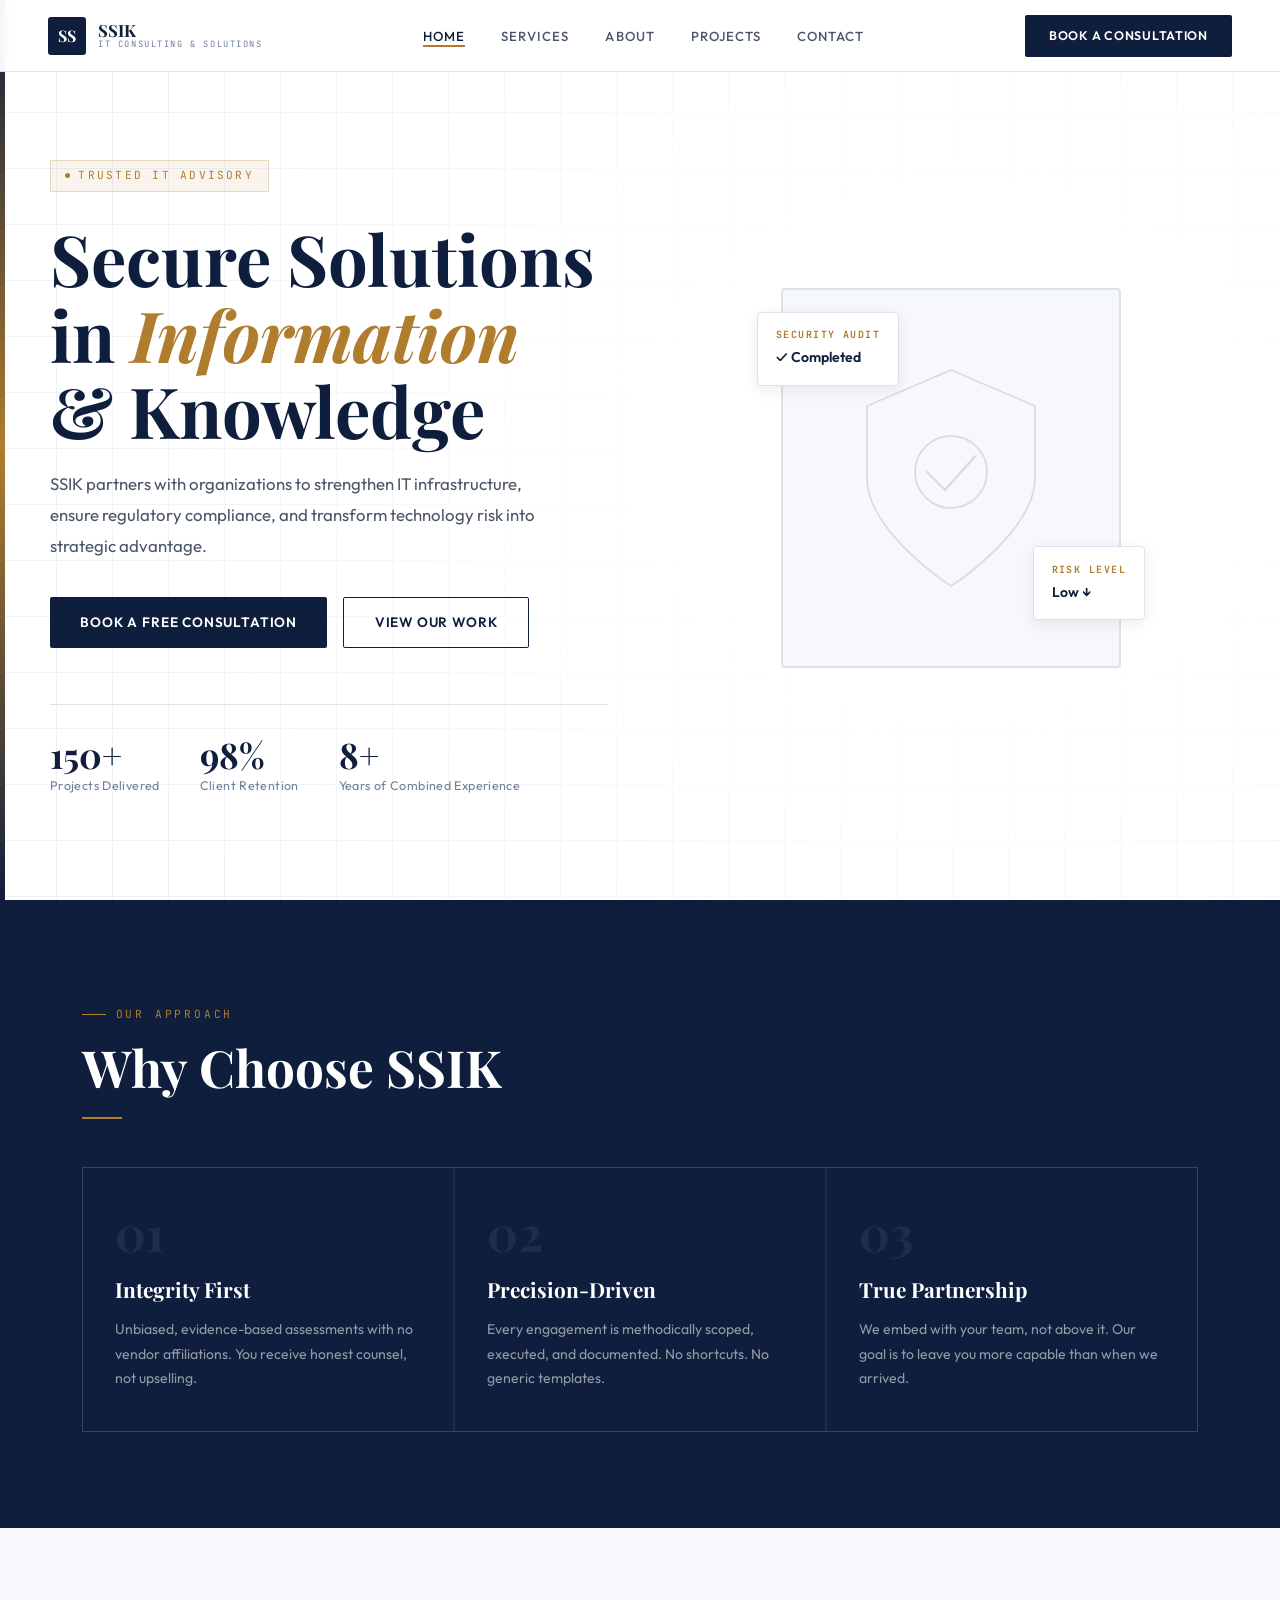
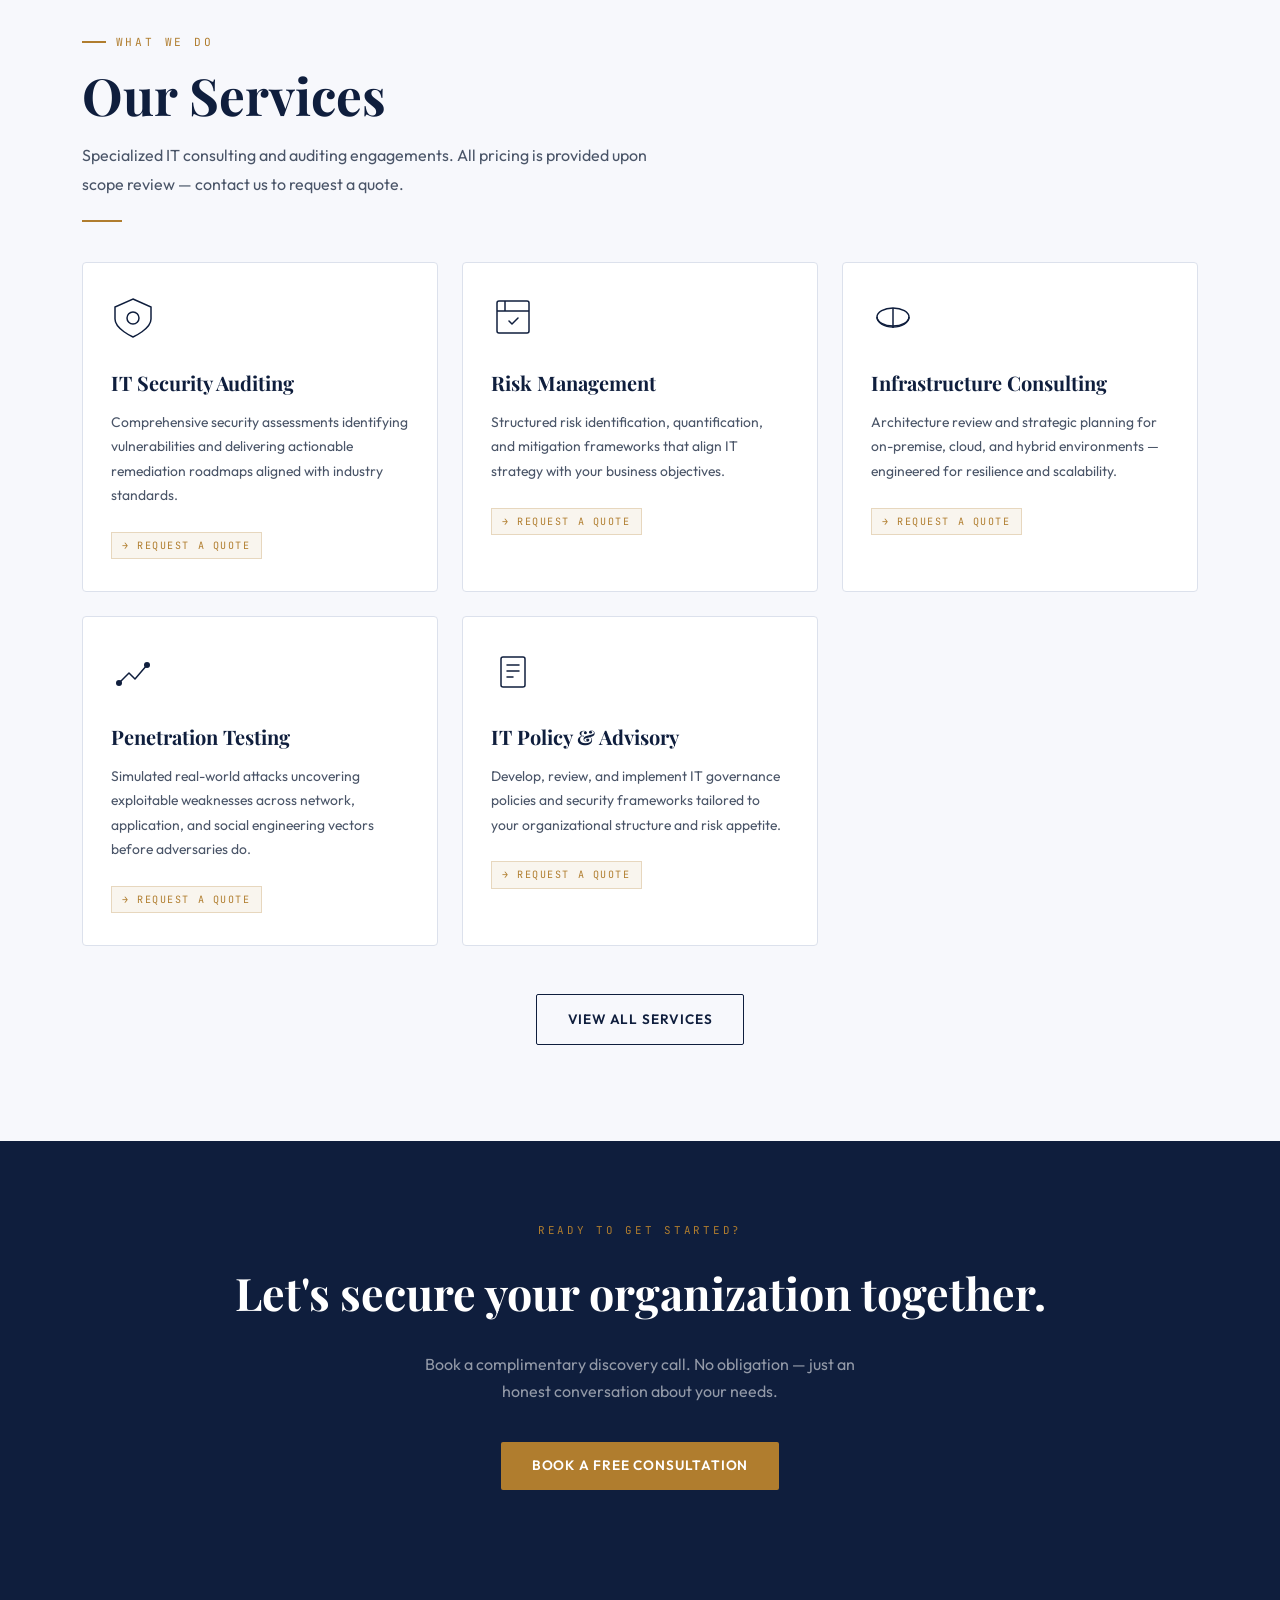
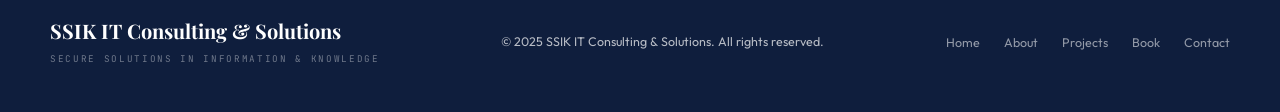
==== index.html @ c28d1321 "Add files via upload" ====
<!DOCTYPE html>
<html lang="en">
<head>
<meta charset="UTF-8">
<meta name="viewport" content="width=device-width, initial-scale=1.0">
<title>SSIK IT Consulting & Solutions — Home</title>
<link rel="preconnect" href="https://fonts.googleapis.com">
<link href="https://fonts.googleapis.com/css2?family=Playfair+Display:wght@400;600;700&family=Outfit:wght@300;400;500;600&family=JetBrains+Mono:wght@400;500&display=swap" rel="stylesheet">
<link rel="stylesheet" href="shared.css">
<style>
  /* ====== HERO ====== */
  #hero {
    min-height: 100vh;
    display: flex;
    align-items: center;
    position: relative;
    overflow: hidden;
    padding: calc(var(--nav-h) + 4rem) 2rem 5rem;
    background: var(--white);
  }
  .hero-stripes {
    position: absolute;
    inset: 0;
    background-image:
      linear-gradient(var(--border) 1px, transparent 1px),
      linear-gradient(90deg, var(--border) 1px, transparent 1px);
    background-size: 56px 56px;
    opacity: 0.45;
    mask-image: radial-gradient(ellipse 70% 80% at 75% 50%, transparent 30%, black 100%);
  }
  .hero-accent-bar {
    position: absolute;
    top: 0; left: 0;
    width: 5px; height: 100%;
    background: linear-gradient(to bottom, var(--navy), var(--gold), var(--navy));
  }
  .hero-inner {
    position: relative;
    z-index: 2;
    display: grid;
    grid-template-columns: 1fr 1fr;
    gap: 4rem;
    align-items: center;
    max-width: var(--max-w);
    margin: 0 auto;
    width: 100%;
  }
  .hero-tag {
    display: inline-flex;
    align-items: center;
    gap: 0.5rem;
    font-family: var(--font-mono);
    font-size: 0.7rem;
    letter-spacing: 0.2em;
    text-transform: uppercase;
    color: var(--gold);
    border: 1px solid var(--gold-border);
    background: var(--gold-pale);
    padding: 0.35rem 0.9rem;
    margin-bottom: 1.75rem;
    animation: fadeDown 0.8s ease both;
  }
  .hero-tag::before {
    content: '';
    width: 5px; height: 5px;
    background: var(--gold);
    border-radius: 50%;
    animation: blink 2s infinite;
  }
  @keyframes blink { 0%,100%{opacity:1} 50%{opacity:0.3} }
  @keyframes fadeDown { from{opacity:0;transform:translateY(-12px)} to{opacity:1;transform:translateY(0)} }
  @keyframes fadeUp   { from{opacity:0;transform:translateY(18px)}  to{opacity:1;transform:translateY(0)} }

  .hero-title {
    font-family: var(--font-display);
    font-size: clamp(2.8rem, 5.5vw, 4.6rem);
    font-weight: 700;
    color: var(--navy);
    line-height: 1.08;
    margin-bottom: 1.25rem;
    animation: fadeUp 0.9s 0.1s ease both;
  }
  .hero-title em { font-style: italic; color: var(--gold); }
  .hero-desc {
    font-size: 1.05rem;
    color: var(--slate);
    max-width: 520px;
    line-height: 1.85;
    margin-bottom: 2.25rem;
    animation: fadeUp 0.9s 0.25s ease both;
  }
  .hero-actions {
    display: flex; gap: 1rem; flex-wrap: wrap;
    animation: fadeUp 0.9s 0.4s ease both;
  }
  .hero-stats {
    display: flex;
    gap: 2.5rem;
    margin-top: 3.5rem;
    padding-top: 2rem;
    border-top: 1px solid var(--border);
    animation: fadeUp 0.9s 0.55s ease both;
  }
  .stat-num {
    font-family: var(--font-display);
    font-size: 2.2rem;
    font-weight: 700;
    color: var(--navy);
    line-height: 1;
  }
  .stat-label {
    font-size: 0.78rem;
    color: var(--slate-light);
    margin-top: 0.2rem;
    letter-spacing: 0.03em;
  }

  /* Hero right diagram */
  .hero-visual {
    display: flex;
    align-items: center;
    justify-content: center;
    animation: fadeUp 0.9s 0.3s ease both;
  }
  .shield-diagram {
    position: relative;
    width: 340px; height: 380px;
  }
  .shield-bg {
    position: absolute;
    inset: 0;
    background: var(--off-white);
    border: 2px solid var(--border);
    border-radius: 4px;
    display: flex;
    align-items: center;
    justify-content: center;
    overflow: hidden;
  }
  .shield-bg svg { width: 240px; height: 240px; opacity: 0.12; }
  .shield-float {
    position: absolute;
    background: var(--white);
    border: 1.5px solid var(--border);
    border-radius: 4px;
    padding: 0.9rem 1.1rem;
    box-shadow: 0 4px 16px rgba(15,30,61,0.08);
    font-size: 0.8rem;
  }
  .shield-float strong {
    display: block;
    font-family: var(--font-mono);
    font-size: 0.62rem;
    letter-spacing: 0.15em;
    text-transform: uppercase;
    color: var(--gold);
    margin-bottom: 2px;
  }
  .shield-float span { color: var(--navy); font-weight: 600; font-size: 0.88rem; }
  .sf-1 { top: 1.5rem; left: -1.5rem; }
  .sf-2 { bottom: 3rem; right: -1.5rem; }
  .sf-3 { top: 50%; left: 50%; transform: translate(-50%,-50%); white-space: nowrap; }

  /* ====== WHY SSIK ====== */
  #why { background: var(--navy); color: var(--white); }
  #why .section-title { color: var(--white); }
  #why .section-sub { color: rgba(255,255,255,0.6); }
  .pillars {
    display: grid;
    grid-template-columns: repeat(3, 1fr);
    gap: 2px;
    margin-top: 3rem;
    background: rgba(255,255,255,0.07);
    border: 1px solid rgba(255,255,255,0.1);
  }
  .pillar {
    background: var(--navy);
    padding: 2.5rem 2rem;
    position: relative;
    transition: background 0.3s;
  }
  .pillar:hover { background: var(--navy-mid); }
  .pillar::before {
    content: '';
    position: absolute;
    top: 0; left: 0; right: 0;
    height: 2px;
    background: var(--gold);
    transform: scaleX(0);
    transform-origin: left;
    transition: transform 0.4s;
  }
  .pillar:hover::before { transform: scaleX(1); }
  .pillar-num {
    font-family: var(--font-display);
    font-size: 3rem;
    font-weight: 700;
    color: rgba(255,255,255,0.07);
    line-height: 1;
    margin-bottom: 1rem;
  }
  .pillar h3 {
    font-family: var(--font-display);
    font-size: 1.3rem;
    color: var(--white);
    margin-bottom: 0.6rem;
  }
  .pillar p { font-size: 0.88rem; color: rgba(255,255,255,0.55); line-height: 1.75; }

  /* ====== SERVICES PREVIEW ====== */
  #services-preview { background: var(--off-white); }
  .services-preview-grid {
    display: grid;
    grid-template-columns: repeat(auto-fit, minmax(280px, 1fr));
    gap: 1.5rem;
    margin-top: 2.5rem;
  }
  .service-card {
    background: var(--white);
    border: 1.5px solid var(--border);
    padding: 2rem 1.75rem;
    border-radius: 4px;
    transition: border-color 0.3s, transform 0.3s, box-shadow 0.3s;
    position: relative;
    overflow: hidden;
  }
  .service-card::after {
    content: '';
    position: absolute;
    bottom: 0; left: 0; right: 0;
    height: 2px;
    background: var(--gold);
    transform: scaleX(0);
    transform-origin: left;
    transition: transform 0.35s;
  }
  .service-card:hover { border-color: var(--border-dark); transform: translateY(-3px); box-shadow: 0 10px 32px rgba(15,30,61,0.08); }
  .service-card:hover::after { transform: scaleX(1); }
  .svc-icon { width: 44px; height: 44px; color: var(--navy); margin-bottom: 1.2rem; }
  .service-card h3 { font-family: var(--font-display); font-size: 1.25rem; color: var(--navy); margin-bottom: 0.6rem; }
  .service-card p { font-size: 0.87rem; color: var(--slate); line-height: 1.75; margin-bottom: 1.4rem; }
  .quote-badge {
    display: inline-flex; align-items: center; gap: 0.35rem;
    font-family: var(--font-mono); font-size: 0.63rem;
    letter-spacing: 0.15em; text-transform: uppercase;
    color: var(--gold); border: 1px solid var(--gold-border);
    padding: 0.25rem 0.65rem; background: var(--gold-pale);
  }

  @media (max-width: 820px) {
    .hero-inner { grid-template-columns: 1fr; }
    .hero-visual { display: none; }
    .pillars { grid-template-columns: 1fr; }
    .hero-stats { gap: 1.5rem; flex-wrap: wrap; }
  }
</style>
</head>
<body>

<nav id="navbar">
  <a href="index.html" class="nav-logo">
    <div class="nav-logo-mark"><span>SS</span></div>
    <div class="nav-logo-text">
      <div class="nav-logo-name">SSIK</div>
      <div class="nav-logo-sub">IT Consulting & Solutions</div>
    </div>
  </a>
  <ul class="nav-links">
    <li><a href="index.html" class="active">Home</a></li>
    <li><a href="services.html">Services</a></li>
    <li><a href="about.html">About</a></li>
    <li><a href="projects.html">Projects</a></li>
    <li><a href="contact.html">Contact</a></li>
  </ul>
  <a href="booking.html" class="btn btn-primary" style="font-size:0.78rem;padding:0.65rem 1.5rem;">Book a Consultation</a>
  <button class="nav-hamburger" onclick="document.querySelector('.mobile-menu').classList.toggle('open')" aria-label="Menu">
    <span></span><span></span><span></span>
  </button>
</nav>
<div class="mobile-menu">
  <button class="mobile-close" onclick="document.querySelector('.mobile-menu').classList.remove('open')">✕</button>
  <a href="index.html">Home</a>
  <a href="services.html">Services</a>
  <a href="about.html">About</a>
  <a href="projects.html">Projects</a>
  <a href="contact.html">Contact</a>
  <a href="booking.html" class="btn btn-primary">Book Consultation</a>
</div>

<!-- HERO -->
<section id="hero">
  <div class="hero-stripes"></div>
  <div class="hero-accent-bar"></div>
  <div class="hero-inner">
    <div>
      <div class="hero-tag">Trusted IT Advisory</div>
      <h1 class="hero-title">Secure Solutions<br>in <em>Information</em><br>& Knowledge</h1>
      <p class="hero-desc">SSIK partners with organizations to strengthen IT infrastructure, ensure regulatory compliance, and transform technology risk into strategic advantage.</p>
      <div class="hero-actions">
        <a href="booking.html" class="btn btn-primary">Book a Free Consultation</a>
        <a href="projects.html" class="btn btn-outline">View Our Work</a>
      </div>
      <div class="hero-stats">
        <div>
          <div class="stat-num">150+</div>
          <div class="stat-label">Projects Delivered</div>
        </div>
        <div>
          <div class="stat-num">98%</div>
          <div class="stat-label">Client Retention</div>
        </div>
        <div>
          <div class="stat-num">8+</div>
          <div class="stat-label">Years of Combined Experience</div>
        </div>
      </div>
    </div>

    <div class="hero-visual">
      <div class="shield-diagram">
        <div class="shield-bg">
          <svg viewBox="0 0 200 200" fill="none">
            <path d="M100 10L170 40V100C170 145 100 190 100 190C100 190 30 145 30 100V40L100 10Z" stroke="#0f1e3d" stroke-width="1.5"/>
            <circle cx="100" cy="95" r="30" stroke="#0f1e3d" stroke-width="1.5"/>
            <path d="M80 95L95 110L120 82" stroke="#0f1e3d" stroke-width="2" stroke-linecap="round" stroke-linejoin="round"/>
          </svg>
        </div>
        <div class="shield-float sf-1">
          <strong>Security Audit</strong>
          <span>✓ Completed</span>
        </div>
        <div class="shield-float sf-2">
          <strong>Risk Level</strong>
          <span>Low ↓</span>
        </div>
      </div>
    </div>
  </div>
</section>

<!-- WHY SSIK -->
<section id="why" class="section">
  <div class="container">
    <div class="section-label" style="color:var(--gold)">Our Approach</div>
    <h2 class="section-title">Why Choose SSIK</h2>
    <div class="rule"></div>
    <div class="pillars">
      <div class="pillar fade-in">
        <div class="pillar-num">01</div>
        <h3>Integrity First</h3>
        <p>Unbiased, evidence-based assessments with no vendor affiliations. You receive honest counsel, not upselling.</p>
      </div>
      <div class="pillar fade-in delay-1">
        <div class="pillar-num">02</div>
        <h3>Precision-Driven</h3>
        <p>Every engagement is methodically scoped, executed, and documented. No shortcuts. No generic templates.</p>
      </div>
      <div class="pillar fade-in delay-2">
        <div class="pillar-num">03</div>
        <h3>True Partnership</h3>
        <p>We embed with your team, not above it. Our goal is to leave you more capable than when we arrived.</p>
      </div>
    </div>
  </div>
</section>

<!-- SERVICES PREVIEW -->
<section id="services-preview" class="section">
  <div class="container">
    <div class="section-label">What We Do</div>
    <h2 class="section-title">Our Services</h2>
    <p class="section-sub">Specialized IT consulting and auditing engagements. All pricing is provided upon scope review — contact us to request a quote.</p>
    <div class="rule"></div>

    <div class="services-preview-grid">
      <div class="service-card fade-in">
        <svg class="svc-icon" viewBox="0 0 44 44" fill="none"><path d="M22 4L40 12V24C40 34 22 42 22 42C22 42 4 34 4 24V12L22 4Z" stroke="currentColor" stroke-width="1.5"/><circle cx="22" cy="23" r="6" stroke="currentColor" stroke-width="1.5"/></svg>
        <h3>IT Security Auditing</h3>
        <p>Comprehensive security assessments identifying vulnerabilities and delivering actionable remediation roadmaps aligned with industry standards.</p>
        <span class="quote-badge">→ Request a Quote</span>
      </div>
      <div class="service-card fade-in delay-1">
        <svg class="svc-icon" viewBox="0 0 44 44" fill="none"><rect x="6" y="6" width="32" height="32" rx="2" stroke="currentColor" stroke-width="1.5"/><path d="M6 16H38M14 6V16" stroke="currentColor" stroke-width="1.5"/><path d="M18 26L21 29L27 23" stroke="currentColor" stroke-width="1.5" stroke-linecap="round" stroke-linejoin="round"/></svg>
        <h3>Risk Management</h3>
        <p>Structured risk identification, quantification, and mitigation frameworks that align IT strategy with your business objectives.</p>
        <span class="quote-badge">→ Request a Quote</span>
      </div>
      <div class="service-card fade-in delay-2">
        <svg class="svc-icon" viewBox="0 0 44 44" fill="none"><ellipse cx="22" cy="22" rx="16" ry="9" stroke="currentColor" stroke-width="1.5"/><path d="M6 22C6 27.52 13.16 32 22 32C30.84 32 38 27.52 38 22" stroke="currentColor" stroke-width="1.5"/><path d="M22 13V33" stroke="currentColor" stroke-width="1.5"/></svg>
        <h3>Infrastructure Consulting</h3>
        <p>Architecture review and strategic planning for on-premise, cloud, and hybrid environments — engineered for resilience and scalability.</p>
        <span class="quote-badge">→ Request a Quote</span>
      </div>
      <div class="service-card fade-in">
        <svg class="svc-icon" viewBox="0 0 44 44" fill="none"><path d="M8 34L18 24L24 30L36 16" stroke="currentColor" stroke-width="1.5" stroke-linecap="round" stroke-linejoin="round"/><circle cx="8" cy="34" r="3" fill="currentColor"/><circle cx="36" cy="16" r="3" fill="currentColor"/></svg>
        <h3>Penetration Testing</h3>
        <p>Simulated real-world attacks uncovering exploitable weaknesses across network, application, and social engineering vectors before adversaries do.</p>
        <span class="quote-badge">→ Request a Quote</span>
      </div>
      <div class="service-card fade-in delay-1">
        <svg class="svc-icon" viewBox="0 0 44 44" fill="none"><rect x="10" y="8" width="24" height="30" rx="2" stroke="currentColor" stroke-width="1.5"/><path d="M16 16H28M16 22H28M16 28H22" stroke="currentColor" stroke-width="1.5" stroke-linecap="round"/></svg>
        <h3>IT Policy & Advisory</h3>
        <p>Develop, review, and implement IT governance policies and security frameworks tailored to your organizational structure and risk appetite.</p>
        <span class="quote-badge">→ Request a Quote</span>
      </div>
    </div>

    <div style="text-align:center;margin-top:3rem;">
      <a href="services.html" class="btn btn-outline">View All Services</a>
    </div>
  </div>
</section>

<!-- CTA BANNER -->
<section style="background:var(--navy);padding:5rem 2rem;text-align:center;">
  <div class="container">
    <div style="font-family:var(--font-mono);font-size:0.68rem;letter-spacing:0.25em;text-transform:uppercase;color:var(--gold);margin-bottom:1rem;">Ready to Get Started?</div>
    <h2 style="font-family:var(--font-display);font-size:clamp(1.8rem,4vw,2.8rem);color:var(--white);margin-bottom:1.25rem;font-weight:700;">Let's secure your organization together.</h2>
    <p style="color:rgba(255,255,255,0.55);max-width:480px;margin:0 auto 2.25rem;font-size:1rem;">Book a complimentary discovery call. No obligation — just an honest conversation about your needs.</p>
    <a href="booking.html" class="btn btn-gold">Book a Free Consultation</a>
  </div>
</section>

<footer>
  <div class="footer-inner">
    <div>
      <div class="footer-logo">SSIK IT Consulting & Solutions</div>
      <div style="font-family:var(--font-mono);font-size:0.58rem;letter-spacing:0.18em;text-transform:uppercase;color:rgba(255,255,255,0.4);margin-top:4px;">Secure Solutions in Information & Knowledge</div>
    </div>
    <div class="footer-copy">© 2025 SSIK IT Consulting & Solutions. All rights reserved.</div>
    <ul class="footer-links">
      <li><a href="index.html">Home</a></li>
      <li><a href="about.html">About</a></li>
      <li><a href="projects.html">Projects</a></li>
      <li><a href="booking.html">Book</a></li>
      <li><a href="contact.html">Contact</a></li>
    </ul>
  </div>
</footer>

<script>
  window.addEventListener('scroll', () => {
    document.getElementById('navbar').classList.toggle('scrolled', window.scrollY > 50);
    document.querySelectorAll('.fade-in:not(.visible)').forEach(el => {
      if (el.getBoundingClientRect().top < window.innerHeight - 60) el.classList.add('visible');
    });
  });
  document.querySelectorAll('.fade-in').forEach(el => {
    if (el.getBoundingClientRect().top < window.innerHeight - 60) el.classList.add('visible');
  });
</script>
</body>
</html>
---- shared.css ----
/* ============================================================
   SSIK IT Consulting & Solutions — Shared Stylesheet
   Light Mode Professional Theme
   ============================================================ */

@import url('https://fonts.googleapis.com/css2?family=Playfair+Display:wght@400;600;700&family=Outfit:wght@300;400;500;600&family=JetBrains+Mono:wght@400;500&display=swap');

:root {
  /* --- Colors --- */
  --white:       #ffffff;
  --off-white:   #f7f8fc;
  --surface:     #eef1f7;
  --border:      #dce1ec;
  --border-dark: #b8c2d6;

  --navy:        #0f1e3d;
  --navy-mid:    #1a3260;
  --navy-light:  #2a4a8c;
  --slate:       #4a5568;
  --slate-light: #718096;
  --text:        #1a202c;

  --gold:        #b07d2e;
  --gold-light:  #d4992a;
  --gold-pale:   rgba(176,125,46,0.08);
  --gold-border: rgba(176,125,46,0.25);

  --accent:      #1a3260;
  --accent-pale: rgba(26,50,96,0.06);

  /* --- Typography --- */
  --font-display: 'Playfair Display', Georgia, serif;
  --font-body:    'Outfit', sans-serif;
  --font-mono:    'JetBrains Mono', monospace;

  /* --- Spacing --- */
  --max-w:        1180px;
  --section-pad:  6rem 2rem;
  --nav-h:        72px;
}

*, *::before, *::after { box-sizing: border-box; margin: 0; padding: 0; }
html { scroll-behavior: smooth; font-size: 16px; }

body {
  background: var(--white);
  color: var(--text);
  font-family: var(--font-body);
  line-height: 1.7;
  -webkit-font-smoothing: antialiased;
}

img { max-width: 100%; display: block; }
a { color: var(--accent); text-decoration: none; }
a:hover { color: var(--navy-light); }
::selection { background: var(--navy); color: white; }

::-webkit-scrollbar { width: 5px; }
::-webkit-scrollbar-track { background: var(--surface); }
::-webkit-scrollbar-thumb { background: var(--navy-light); border-radius: 3px; }

/* --- Utility --- */
.container { max-width: var(--max-w); margin: 0 auto; padding: 0 2rem; }
.section { padding: var(--section-pad); }

.section-label {
  display: inline-flex;
  align-items: center;
  gap: 0.6rem;
  font-family: var(--font-mono);
  font-size: 0.7rem;
  letter-spacing: 0.25em;
  text-transform: uppercase;
  color: var(--gold);
  margin-bottom: 0.9rem;
}
.section-label::before {
  content: '';
  display: block;
  width: 24px; height: 1.5px;
  background: var(--gold);
}

.section-title {
  font-family: var(--font-display);
  font-size: clamp(2rem, 4.5vw, 3.2rem);
  font-weight: 700;
  color: var(--navy);
  line-height: 1.15;
  margin-bottom: 1rem;
}

.section-sub {
  font-size: 1rem;
  color: var(--slate);
  max-width: 580px;
  line-height: 1.85;
}

.rule {
  width: 40px; height: 2px;
  background: var(--gold);
  margin: 1.25rem 0 2.25rem;
}

/* --- Buttons --- */
.btn {
  display: inline-flex;
  align-items: center;
  gap: 0.5rem;
  padding: 0.8rem 1.9rem;
  font-family: var(--font-body);
  font-size: 0.85rem;
  font-weight: 600;
  letter-spacing: 0.06em;
  text-transform: uppercase;
  border: none;
  cursor: pointer;
  transition: all 0.25s ease;
  text-decoration: none;
  border-radius: 2px;
}
.btn-primary {
  background: var(--navy);
  color: var(--white);
}
.btn-primary:hover {
  background: var(--navy-mid);
  color: var(--white);
  transform: translateY(-2px);
  box-shadow: 0 8px 24px rgba(15,30,61,0.2);
}
.btn-outline {
  background: transparent;
  color: var(--navy);
  border: 1.5px solid var(--navy);
}
.btn-outline:hover {
  background: var(--accent-pale);
  transform: translateY(-2px);
}
.btn-gold {
  background: var(--gold);
  color: var(--white);
}
.btn-gold:hover {
  background: var(--gold-light);
  color: var(--white);
  transform: translateY(-2px);
  box-shadow: 0 8px 24px rgba(176,125,46,0.25);
}

/* --- Fade-in animation --- */
.fade-in {
  opacity: 0;
  transform: translateY(20px);
  transition: opacity 0.65s ease, transform 0.65s ease;
}
.fade-in.visible { opacity: 1; transform: translateY(0); }
.fade-in.delay-1 { transition-delay: 0.1s; }
.fade-in.delay-2 { transition-delay: 0.2s; }
.fade-in.delay-3 { transition-delay: 0.3s; }

/* ============================================================
   NAVIGATION
============================================================ */
nav {
  position: fixed;
  top: 0; left: 0; right: 0;
  z-index: 999;
  height: var(--nav-h);
  display: flex;
  align-items: center;
  justify-content: space-between;
  padding: 0 3rem;
  background: rgba(255,255,255,0.95);
  backdrop-filter: blur(10px);
  border-bottom: 1px solid var(--border);
  transition: box-shadow 0.3s;
}
nav.scrolled { box-shadow: 0 2px 20px rgba(15,30,61,0.08); }

.nav-logo { display: flex; align-items: center; gap: 0.75rem; text-decoration: none; }
.nav-logo-mark {
  width: 38px; height: 38px;
  background: var(--navy);
  display: flex; align-items: center; justify-content: center;
  border-radius: 3px;
}
.nav-logo-mark span {
  font-family: var(--font-display);
  font-size: 1rem;
  font-weight: 700;
  color: var(--white);
  letter-spacing: -0.03em;
}
.nav-logo-text { line-height: 1.1; }
.nav-logo-name {
  font-family: var(--font-display);
  font-size: 1.05rem;
  font-weight: 700;
  color: var(--navy);
}
.nav-logo-sub {
  font-family: var(--font-mono);
  font-size: 0.55rem;
  letter-spacing: 0.18em;
  color: var(--slate-light);
  text-transform: uppercase;
}

.nav-links { display: flex; align-items: center; gap: 2.25rem; list-style: none; }
.nav-links a {
  font-size: 0.82rem;
  font-weight: 500;
  letter-spacing: 0.08em;
  text-transform: uppercase;
  color: var(--slate);
  transition: color 0.2s;
  position: relative;
}
.nav-links a::after {
  content: '';
  position: absolute;
  bottom: -3px; left: 0; right: 0;
  height: 1.5px;
  background: var(--gold);
  transform: scaleX(0);
  transition: transform 0.25s;
  transform-origin: left;
}
.nav-links a:hover,
.nav-links a.active { color: var(--navy); }
.nav-links a:hover::after,
.nav-links a.active::after { transform: scaleX(1); }

.nav-hamburger {
  display: none; flex-direction: column; gap: 5px;
  background: none; border: none; cursor: pointer; padding: 4px;
}
.nav-hamburger span { display: block; width: 22px; height: 1.5px; background: var(--navy); transition: all 0.3s; }

.mobile-menu {
  display: none; position: fixed; inset: 0;
  background: var(--white); z-index: 998;
  flex-direction: column; align-items: center; justify-content: center; gap: 2rem;
  border-top: 3px solid var(--navy);
}
.mobile-menu.open { display: flex; }
.mobile-menu a { font-family: var(--font-display); font-size: 1.8rem; color: var(--navy); }
.mobile-close {
  position: absolute; top: 1.2rem; right: 1.5rem;
  background: none; border: none; font-size: 1.6rem; cursor: pointer; color: var(--slate);
}

/* ============================================================
   FOOTER
============================================================ */
footer {
  background: var(--navy);
  color: rgba(255,255,255,0.7);
  padding: 2.75rem 2rem;
}
.footer-inner {
  max-width: var(--max-w);
  margin: 0 auto;
  display: flex;
  align-items: center;
  justify-content: space-between;
  flex-wrap: wrap;
  gap: 1.5rem;
}
.footer-logo {
  font-family: var(--font-display);
  font-size: 1.25rem;
  font-weight: 700;
  color: var(--white);
}
.footer-copy { font-size: 0.78rem; }
.footer-links { display: flex; gap: 1.5rem; list-style: none; }
.footer-links a { font-size: 0.78rem; color: rgba(255,255,255,0.55); transition: color 0.2s; }
.footer-links a:hover { color: rgba(255,255,255,0.9); }

/* ============================================================
   FORMS
============================================================ */
.form-card {
  background: var(--off-white);
  border: 1px solid var(--border);
  padding: 2.5rem;
  border-radius: 4px;
}
.form-group { display: flex; flex-direction: column; gap: 0.35rem; margin-bottom: 1.2rem; }
.form-group label {
  font-family: var(--font-mono);
  font-size: 0.65rem;
  letter-spacing: 0.18em;
  text-transform: uppercase;
  color: var(--slate);
  font-weight: 500;
}
.form-group input,
.form-group select,
.form-group textarea {
  background: var(--white);
  border: 1.5px solid var(--border);
  color: var(--text);
  padding: 0.7rem 0.9rem;
  font-family: var(--font-body);
  font-size: 0.9rem;
  outline: none;
  transition: border-color 0.2s, box-shadow 0.2s;
  width: 100%;
  border-radius: 3px;
  appearance: none;
}
.form-group input::placeholder,
.form-group textarea::placeholder { color: var(--border-dark); }
.form-group input:focus,
.form-group select:focus,
.form-group textarea:focus {
  border-color: var(--navy);
  box-shadow: 0 0 0 3px rgba(15,30,61,0.07);
}
.form-group textarea { resize: vertical; min-height: 100px; }
.form-row { display: grid; grid-template-columns: 1fr 1fr; gap: 1rem; }
.form-submit { width: 100%; justify-content: center; margin-top: 0.5rem; }
.form-note { text-align: center; margin-top: 0.75rem; font-size: 0.73rem; color: var(--slate-light); }
.success-msg {
  display: none; text-align: center; padding: 2.5rem 1rem;
  font-family: var(--font-display); font-size: 1.4rem; color: var(--navy);
}
.success-msg span { display: block; font-family: var(--font-body); font-size: 0.9rem; color: var(--slate); margin-top: 0.5rem; }

/* ============================================================
   RESPONSIVE
============================================================ */
@media (max-width: 880px) {
  nav { padding: 0 1.5rem; }
  .nav-links, nav > .btn { display: none; }
  .nav-hamburger { display: flex; }
  .form-row { grid-template-columns: 1fr; }
}
@media (max-width: 580px) {
  :root { --section-pad: 4rem 1.25rem; }
  .footer-inner { flex-direction: column; align-items: flex-start; gap: 1rem; }
}

/* ============================================================
   SHARED SCROLL JS HELPER
============================================================ */
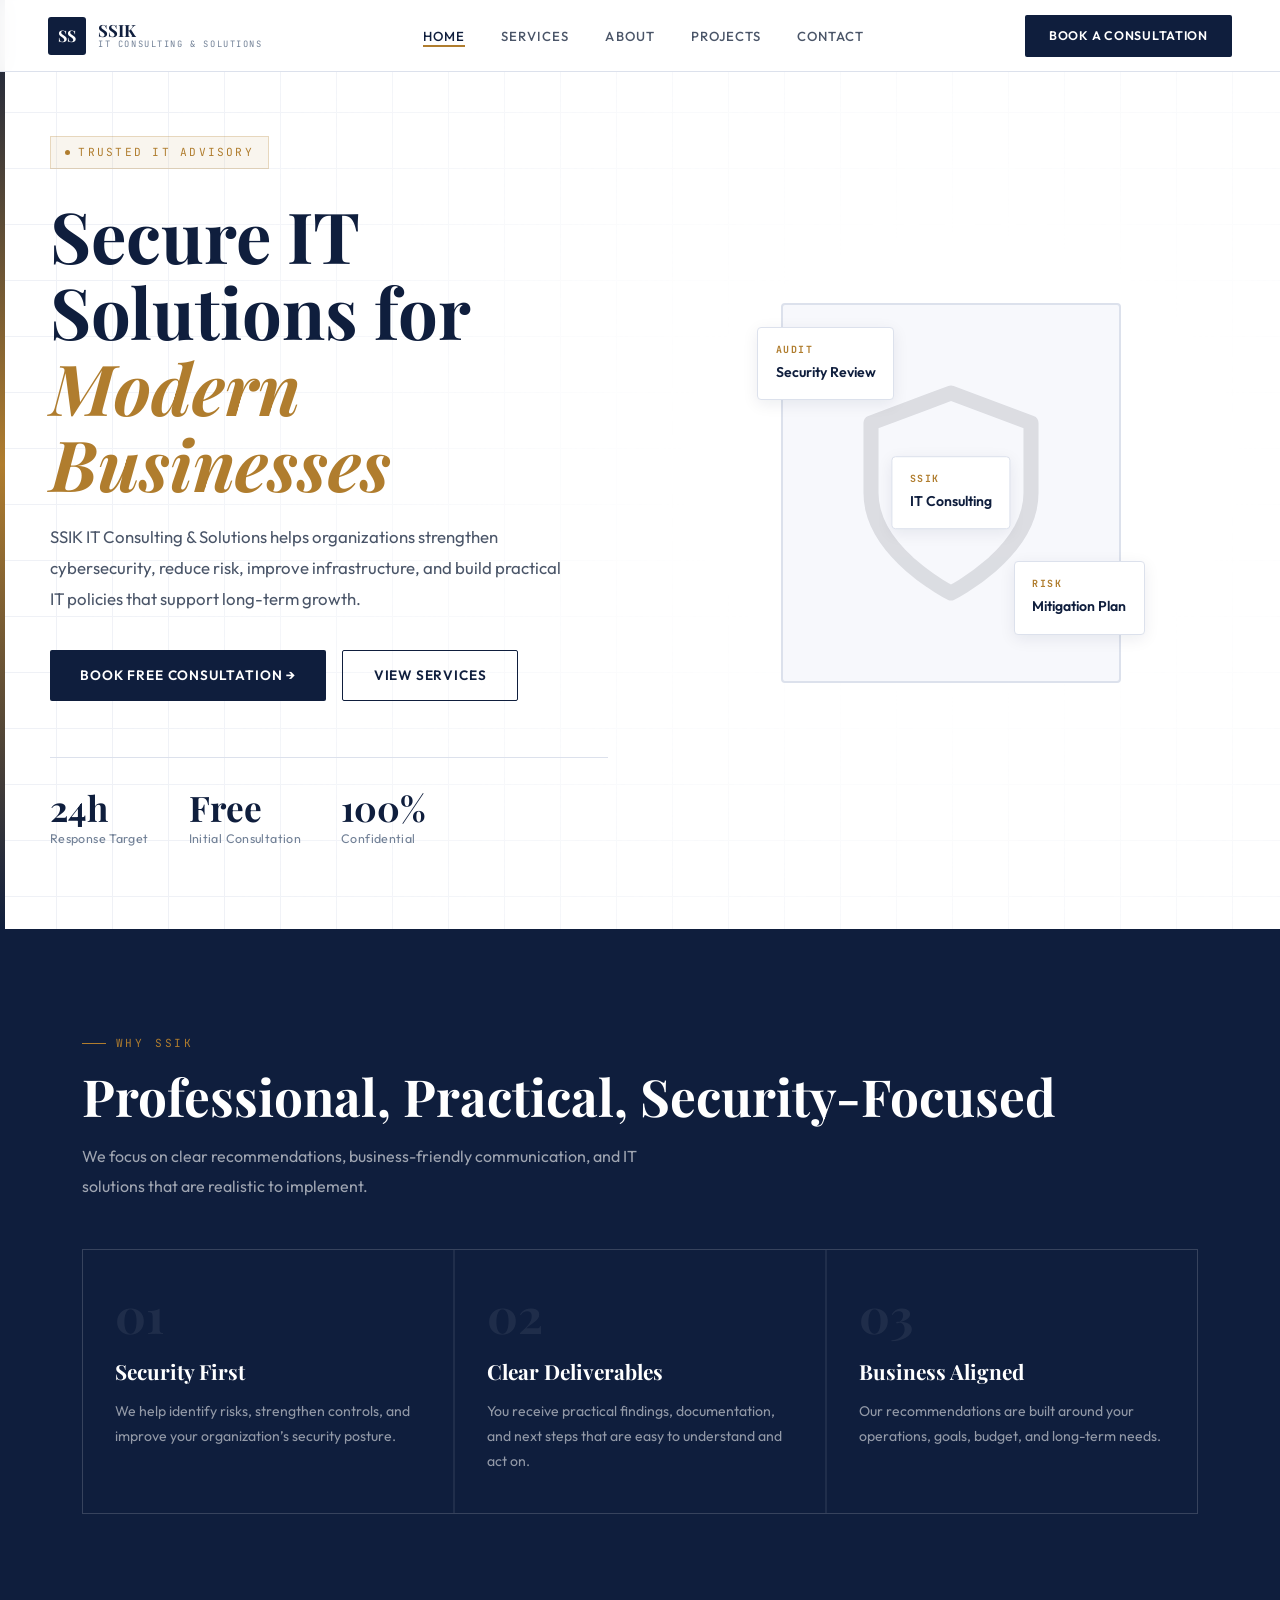
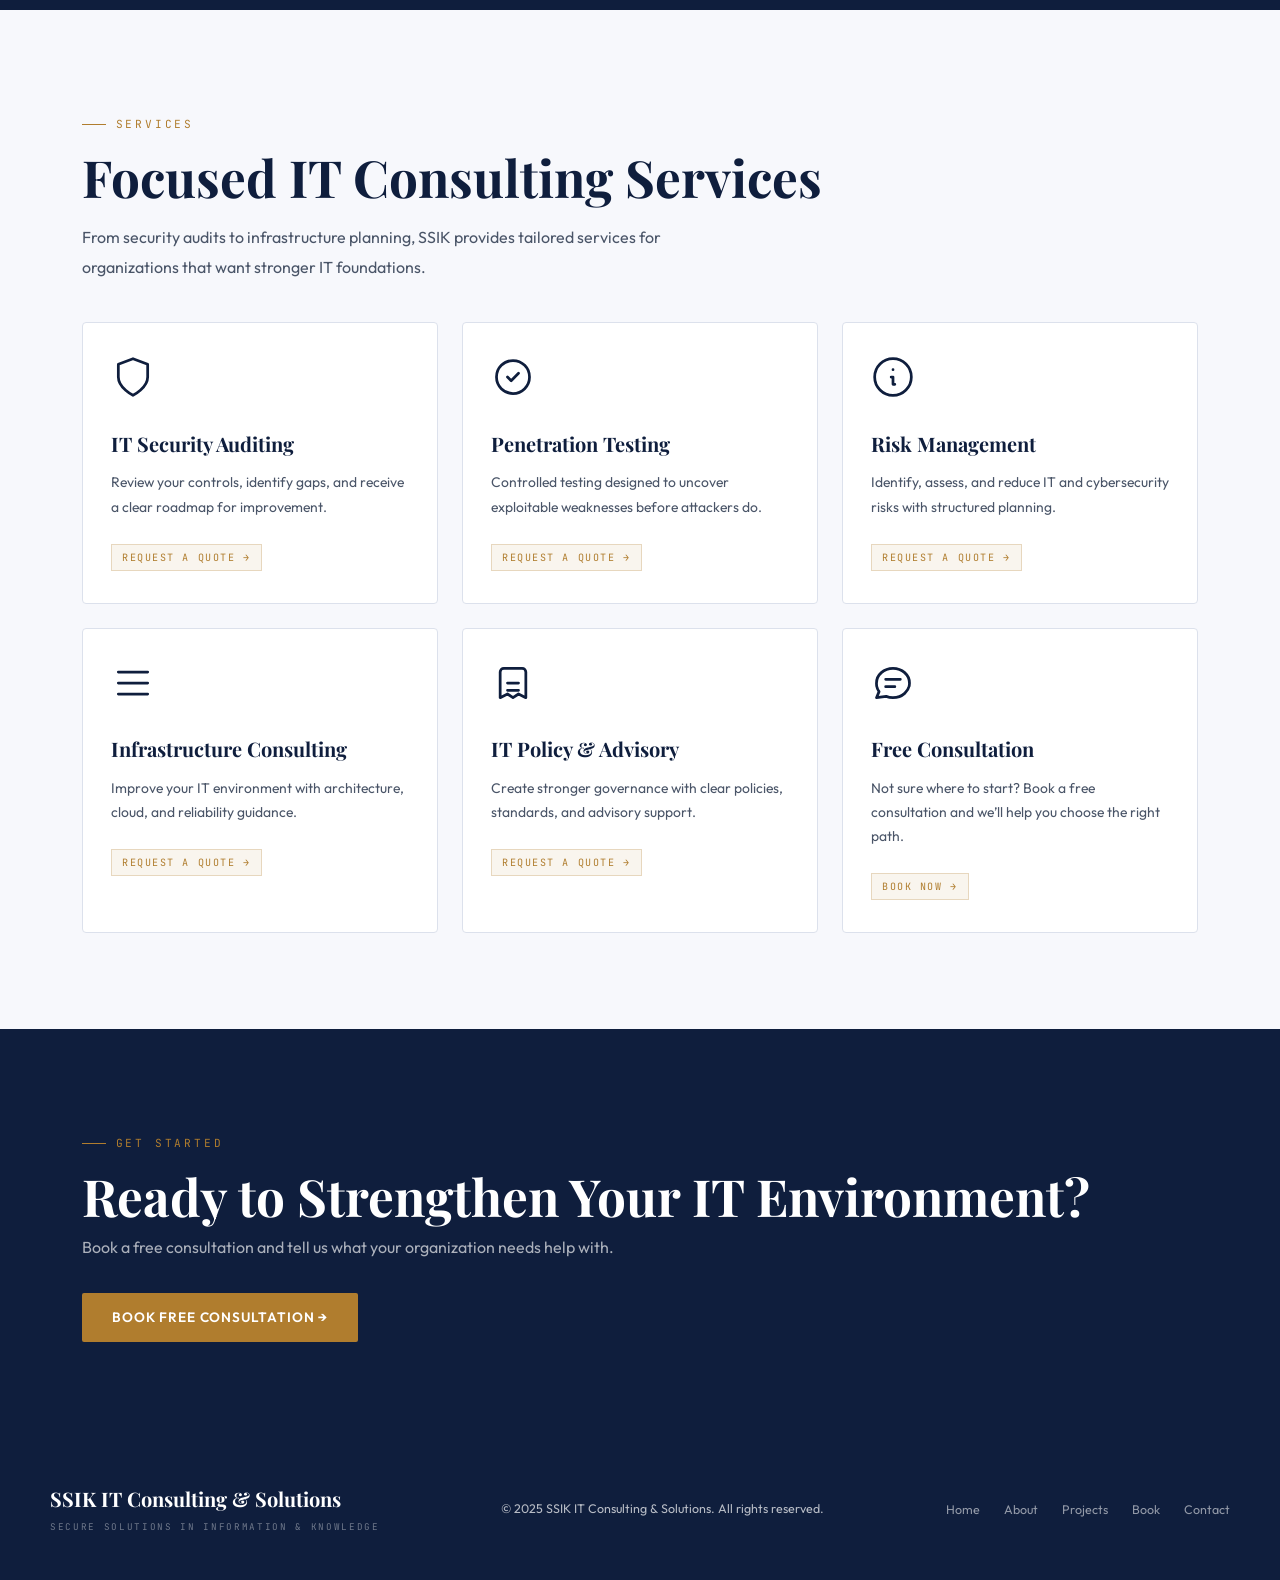
==== commit cc0bf373: "Revise hero content and service details in index.html Refactor hero section and update service descr" ====
--- a/index.html
+++ b/index.html
@@ -7,8 +7,8 @@
 <link rel="preconnect" href="https://fonts.googleapis.com">
 <link href="https://fonts.googleapis.com/css2?family=Playfair+Display:wght@400;600;700&family=Outfit:wght@300;400;500;600&family=JetBrains+Mono:wght@400;500&display=swap" rel="stylesheet">
 <link rel="stylesheet" href="shared.css">
+
 <style>
-  /* ====== HERO ====== */
   #hero {
     min-height: 100vh;
     display: flex;
@@ -18,6 +18,7 @@
     padding: calc(var(--nav-h) + 4rem) 2rem 5rem;
     background: var(--white);
   }
+
   .hero-stripes {
     position: absolute;
     inset: 0;
@@ -28,12 +29,16 @@
     opacity: 0.45;
     mask-image: radial-gradient(ellipse 70% 80% at 75% 50%, transparent 30%, black 100%);
   }
+
   .hero-accent-bar {
     position: absolute;
-    top: 0; left: 0;
-    width: 5px; height: 100%;
+    top: 0;
+    left: 0;
+    width: 5px;
+    height: 100%;
     background: linear-gradient(to bottom, var(--navy), var(--gold), var(--navy));
   }
+
   .hero-inner {
     position: relative;
     z-index: 2;
@@ -45,6 +50,7 @@
     margin: 0 auto;
     width: 100%;
   }
+
   .hero-tag {
     display: inline-flex;
     align-items: center;
@@ -60,16 +66,30 @@
     margin-bottom: 1.75rem;
     animation: fadeDown 0.8s ease both;
   }
+
   .hero-tag::before {
     content: '';
-    width: 5px; height: 5px;
+    width: 5px;
+    height: 5px;
     background: var(--gold);
     border-radius: 50%;
     animation: blink 2s infinite;
   }
-  @keyframes blink { 0%,100%{opacity:1} 50%{opacity:0.3} }
-  @keyframes fadeDown { from{opacity:0;transform:translateY(-12px)} to{opacity:1;transform:translateY(0)} }
-  @keyframes fadeUp   { from{opacity:0;transform:translateY(18px)}  to{opacity:1;transform:translateY(0)} }
+
+  @keyframes blink {
+    0%,100% { opacity: 1; }
+    50% { opacity: 0.3; }
+  }
+
+  @keyframes fadeDown {
+    from { opacity: 0; transform: translateY(-12px); }
+    to { opacity: 1; transform: translateY(0); }
+  }
+
+  @keyframes fadeUp {
+    from { opacity: 0; transform: translateY(18px); }
+    to { opacity: 1; transform: translateY(0); }
+  }
 
   .hero-title {
     font-family: var(--font-display);
@@ -80,7 +100,12 @@
     margin-bottom: 1.25rem;
     animation: fadeUp 0.9s 0.1s ease both;
   }
-  .hero-title em { font-style: italic; color: var(--gold); }
+
+  .hero-title em {
+    font-style: italic;
+    color: var(--gold);
+  }
+
   .hero-desc {
     font-size: 1.05rem;
     color: var(--slate);
@@ -89,10 +114,14 @@
     margin-bottom: 2.25rem;
     animation: fadeUp 0.9s 0.25s ease both;
   }
+
   .hero-actions {
-    display: flex; gap: 1rem; flex-wrap: wrap;
+    display: flex;
+    gap: 1rem;
+    flex-wrap: wrap;
     animation: fadeUp 0.9s 0.4s ease both;
   }
+
   .hero-stats {
     display: flex;
     gap: 2.5rem;
@@ -101,6 +130,7 @@
     border-top: 1px solid var(--border);
     animation: fadeUp 0.9s 0.55s ease both;
   }
+
   .stat-num {
     font-family: var(--font-display);
     font-size: 2.2rem;
@@ -108,6 +138,7 @@
     color: var(--navy);
     line-height: 1;
   }
+
   .stat-label {
     font-size: 0.78rem;
     color: var(--slate-light);
@@ -115,17 +146,19 @@
     letter-spacing: 0.03em;
   }
 
-  /* Hero right diagram */
   .hero-visual {
     display: flex;
     align-items: center;
     justify-content: center;
     animation: fadeUp 0.9s 0.3s ease both;
   }
+
   .shield-diagram {
     position: relative;
-    width: 340px; height: 380px;
-  }
+    width: 340px;
+    height: 380px;
+  }
+
   .shield-bg {
     position: absolute;
     inset: 0;
@@ -137,7 +170,13 @@
     justify-content: center;
     overflow: hidden;
   }
-  .shield-bg svg { width: 240px; height: 240px; opacity: 0.12; }
+
+  .shield-bg svg {
+    width: 240px;
+    height: 240px;
+    opacity: 0.12;
+  }
+
   .shield-float {
     position: absolute;
     background: var(--white);
@@ -147,6 +186,7 @@
     box-shadow: 0 4px 16px rgba(15,30,61,0.08);
     font-size: 0.8rem;
   }
+
   .shield-float strong {
     display: block;
     font-family: var(--font-mono);
@@ -156,15 +196,43 @@
     color: var(--gold);
     margin-bottom: 2px;
   }
-  .shield-float span { color: var(--navy); font-weight: 600; font-size: 0.88rem; }
-  .sf-1 { top: 1.5rem; left: -1.5rem; }
-  .sf-2 { bottom: 3rem; right: -1.5rem; }
-  .sf-3 { top: 50%; left: 50%; transform: translate(-50%,-50%); white-space: nowrap; }
-
-  /* ====== WHY SSIK ====== */
-  #why { background: var(--navy); color: var(--white); }
-  #why .section-title { color: var(--white); }
-  #why .section-sub { color: rgba(255,255,255,0.6); }
+
+  .shield-float span {
+    color: var(--navy);
+    font-weight: 600;
+    font-size: 0.88rem;
+  }
+
+  .sf-1 {
+    top: 1.5rem;
+    left: -1.5rem;
+  }
+
+  .sf-2 {
+    bottom: 3rem;
+    right: -1.5rem;
+  }
+
+  .sf-3 {
+    top: 50%;
+    left: 50%;
+    transform: translate(-50%,-50%);
+    white-space: nowrap;
+  }
+
+  #why {
+    background: var(--navy);
+    color: var(--white);
+  }
+
+  #why .section-title {
+    color: var(--white);
+  }
+
+  #why .section-sub {
+    color: rgba(255,255,255,0.6);
+  }
+
   .pillars {
     display: grid;
     grid-template-columns: repeat(3, 1fr);
@@ -173,24 +241,35 @@
     background: rgba(255,255,255,0.07);
     border: 1px solid rgba(255,255,255,0.1);
   }
+
   .pillar {
     background: var(--navy);
     padding: 2.5rem 2rem;
     position: relative;
     transition: background 0.3s;
   }
-  .pillar:hover { background: var(--navy-mid); }
+
+  .pillar:hover {
+    background: var(--navy-mid);
+  }
+
   .pillar::before {
     content: '';
     position: absolute;
-    top: 0; left: 0; right: 0;
+    top: 0;
+    left: 0;
+    right: 0;
     height: 2px;
     background: var(--gold);
     transform: scaleX(0);
     transform-origin: left;
     transition: transform 0.4s;
   }
-  .pillar:hover::before { transform: scaleX(1); }
+
+  .pillar:hover::before {
+    transform: scaleX(1);
+  }
+
   .pillar-num {
     font-family: var(--font-display);
     font-size: 3rem;
@@ -199,22 +278,31 @@
     line-height: 1;
     margin-bottom: 1rem;
   }
+
   .pillar h3 {
     font-family: var(--font-display);
     font-size: 1.3rem;
     color: var(--white);
     margin-bottom: 0.6rem;
   }
-  .pillar p { font-size: 0.88rem; color: rgba(255,255,255,0.55); line-height: 1.75; }
-
-  /* ====== SERVICES PREVIEW ====== */
-  #services-preview { background: var(--off-white); }
+
+  .pillar p {
+    font-size: 0.88rem;
+    color: rgba(255,255,255,0.55);
+    line-height: 1.75;
+  }
+
+  #services-preview {
+    background: var(--off-white);
+  }
+
   .services-preview-grid {
     display: grid;
     grid-template-columns: repeat(auto-fit, minmax(280px, 1fr));
     gap: 1.5rem;
     margin-top: 2.5rem;
   }
+
   .service-card {
     background: var(--white);
     border: 1.5px solid var(--border);
@@ -224,37 +312,116 @@
     position: relative;
     overflow: hidden;
   }
+
   .service-card::after {
     content: '';
     position: absolute;
-    bottom: 0; left: 0; right: 0;
+    bottom: 0;
+    left: 0;
+    right: 0;
     height: 2px;
     background: var(--gold);
     transform: scaleX(0);
     transform-origin: left;
     transition: transform 0.35s;
   }
-  .service-card:hover { border-color: var(--border-dark); transform: translateY(-3px); box-shadow: 0 10px 32px rgba(15,30,61,0.08); }
-  .service-card:hover::after { transform: scaleX(1); }
-  .svc-icon { width: 44px; height: 44px; color: var(--navy); margin-bottom: 1.2rem; }
-  .service-card h3 { font-family: var(--font-display); font-size: 1.25rem; color: var(--navy); margin-bottom: 0.6rem; }
-  .service-card p { font-size: 0.87rem; color: var(--slate); line-height: 1.75; margin-bottom: 1.4rem; }
+
+  .service-card:hover {
+    border-color: var(--border-dark);
+    transform: translateY(-3px);
+    box-shadow: 0 10px 32px rgba(15,30,61,0.08);
+  }
+
+  .service-card:hover::after {
+    transform: scaleX(1);
+  }
+
+  .svc-icon {
+    width: 44px;
+    height: 44px;
+    color: var(--navy);
+    margin-bottom: 1.2rem;
+  }
+
+  .service-card h3 {
+    font-family: var(--font-display);
+    font-size: 1.25rem;
+    color: var(--navy);
+    margin-bottom: 0.6rem;
+  }
+
+  .service-card p {
+    font-size: 0.87rem;
+    color: var(--slate);
+    line-height: 1.75;
+    margin-bottom: 1.4rem;
+  }
+
   .quote-badge {
-    display: inline-flex; align-items: center; gap: 0.35rem;
-    font-family: var(--font-mono); font-size: 0.63rem;
-    letter-spacing: 0.15em; text-transform: uppercase;
-    color: var(--gold); border: 1px solid var(--gold-border);
-    padding: 0.25rem 0.65rem; background: var(--gold-pale);
+    display: inline-flex;
+    align-items: center;
+    gap: 0.35rem;
+    font-family: var(--font-mono);
+    font-size: 0.63rem;
+    letter-spacing: 0.15em;
+    text-transform: uppercase;
+    color: var(--gold);
+    border: 1px solid var(--gold-border);
+    padding: 0.25rem 0.65rem;
+    background: var(--gold-pale);
+    transition: background 0.2s, transform 0.2s;
+  }
+
+  .quote-badge:hover {
+    background: rgba(176,125,46,0.15);
+    color: var(--gold);
+    transform: translateY(-2px);
+  }
+
+  #cta {
+    background: var(--navy);
+    color: var(--white);
+  }
+
+  .cta-box {
+    display: flex;
+    align-items: center;
+    justify-content: space-between;
+    gap: 2rem;
+    flex-wrap: wrap;
+  }
+
+  .cta-box h2 {
+    color: var(--white);
+    margin-bottom: 0.5rem;
+  }
+
+  .cta-box p {
+    color: rgba(255,255,255,0.65);
+    max-width: 560px;
   }
 
   @media (max-width: 820px) {
-    .hero-inner { grid-template-columns: 1fr; }
-    .hero-visual { display: none; }
-    .pillars { grid-template-columns: 1fr; }
-    .hero-stats { gap: 1.5rem; flex-wrap: wrap; }
+    .hero-inner {
+      grid-template-columns: 1fr;
+    }
+
+    .hero-visual {
+      display: none;
+    }
+
+    .pillars {
+      grid-template-columns: 1fr;
+    }
+
+    .hero-stats {
+      gap: 1.5rem;
+      flex-wrap: wrap;
+    }
   }
 </style>
 </head>
+
 <body>
 
 <nav id="navbar">
@@ -265,6 +432,7 @@
       <div class="nav-logo-sub">IT Consulting & Solutions</div>
     </div>
   </a>
+
   <ul class="nav-links">
     <li><a href="index.html" class="active">Home</a></li>
     <li><a href="services.html">Services</a></li>
@@ -272,11 +440,14 @@
     <li><a href="projects.html">Projects</a></li>
     <li><a href="contact.html">Contact</a></li>
   </ul>
+
   <a href="booking.html" class="btn btn-primary" style="font-size:0.78rem;padding:0.65rem 1.5rem;">Book a Consultation</a>
+
   <button class="nav-hamburger" onclick="document.querySelector('.mobile-menu').classList.toggle('open')" aria-label="Menu">
     <span></span><span></span><span></span>
   </button>
 </nav>
+
 <div class="mobile-menu">
   <button class="mobile-close" onclick="document.querySelector('.mobile-menu').classList.remove('open')">✕</button>
   <a href="index.html">Home</a>
@@ -287,31 +458,41 @@
   <a href="booking.html" class="btn btn-primary">Book Consultation</a>
 </div>
 
-<!-- HERO -->
 <section id="hero">
   <div class="hero-stripes"></div>
   <div class="hero-accent-bar"></div>
+
   <div class="hero-inner">
     <div>
       <div class="hero-tag">Trusted IT Advisory</div>
-      <h1 class="hero-title">Secure Solutions<br>in <em>Information</em><br>& Knowledge</h1>
-      <p class="hero-desc">SSIK partners with organizations to strengthen IT infrastructure, ensure regulatory compliance, and transform technology risk into strategic advantage.</p>
+
+      <h1 class="hero-title">
+        Secure IT Solutions for <em>Modern Businesses</em>
+      </h1>
+
+      <p class="hero-desc">
+        SSIK IT Consulting & Solutions helps organizations strengthen cybersecurity, reduce risk, improve infrastructure, and build practical IT policies that support long-term growth.
+      </p>
+
       <div class="hero-actions">
-        <a href="booking.html" class="btn btn-primary">Book a Free Consultation</a>
-        <a href="projects.html" class="btn btn-outline">View Our Work</a>
-      </div>
+        <a href="booking.html?service=Multiple%20Services%20%2F%20Not%20Sure" class="btn btn-primary">Book Free Consultation →</a>
+        <a href="services.html" class="btn btn-outline">View Services</a>
+      </div>
+
       <div class="hero-stats">
         <div>
-          <div class="stat-num">150+</div>
-          <div class="stat-label">Projects Delivered</div>
+          <div class="stat-num">24h</div>
+          <div class="stat-label">Response Target</div>
         </div>
+
         <div>
-          <div class="stat-num">98%</div>
-          <div class="stat-label">Client Retention</div>
+          <div class="stat-num">Free</div>
+          <div class="stat-label">Initial Consultation</div>
         </div>
+
         <div>
-          <div class="stat-num">8+</div>
-          <div class="stat-label">Years of Combined Experience</div>
+          <div class="stat-num">100%</div>
+          <div class="stat-label">Confidential</div>
         </div>
       </div>
     </div>
@@ -319,105 +500,139 @@
     <div class="hero-visual">
       <div class="shield-diagram">
         <div class="shield-bg">
-          <svg viewBox="0 0 200 200" fill="none">
-            <path d="M100 10L170 40V100C170 145 100 190 100 190C100 190 30 145 30 100V40L100 10Z" stroke="#0f1e3d" stroke-width="1.5"/>
-            <circle cx="100" cy="95" r="30" stroke="#0f1e3d" stroke-width="1.5"/>
-            <path d="M80 95L95 110L120 82" stroke="#0f1e3d" stroke-width="2" stroke-linecap="round" stroke-linejoin="round"/>
+          <svg fill="none" viewBox="0 0 24 24">
+            <path d="M12 22s8-4 8-10V5l-8-3-8 3v7c0 6 8 10 8 10z" stroke="currentColor" stroke-width="1.5" stroke-linecap="round" stroke-linejoin="round"/>
           </svg>
         </div>
+
         <div class="shield-float sf-1">
-          <strong>Security Audit</strong>
-          <span>✓ Completed</span>
+          <strong>Audit</strong>
+          <span>Security Review</span>
         </div>
+
         <div class="shield-float sf-2">
-          <strong>Risk Level</strong>
-          <span>Low ↓</span>
+          <strong>Risk</strong>
+          <span>Mitigation Plan</span>
+        </div>
+
+        <div class="shield-float sf-3">
+          <strong>SSIK</strong>
+          <span>IT Consulting</span>
         </div>
       </div>
     </div>
   </div>
 </section>
 
-<!-- WHY SSIK -->
 <section id="why" class="section">
   <div class="container">
-    <div class="section-label" style="color:var(--gold)">Our Approach</div>
-    <h2 class="section-title">Why Choose SSIK</h2>
-    <div class="rule"></div>
+    <div class="section-label">Why SSIK</div>
+    <h2 class="section-title">Professional, Practical, Security-Focused</h2>
+    <p class="section-sub">
+      We focus on clear recommendations, business-friendly communication, and IT solutions that are realistic to implement.
+    </p>
+
     <div class="pillars">
       <div class="pillar fade-in">
         <div class="pillar-num">01</div>
-        <h3>Integrity First</h3>
-        <p>Unbiased, evidence-based assessments with no vendor affiliations. You receive honest counsel, not upselling.</p>
-      </div>
+        <h3>Security First</h3>
+        <p>We help identify risks, strengthen controls, and improve your organization’s security posture.</p>
+      </div>
+
       <div class="pillar fade-in delay-1">
         <div class="pillar-num">02</div>
-        <h3>Precision-Driven</h3>
-        <p>Every engagement is methodically scoped, executed, and documented. No shortcuts. No generic templates.</p>
-      </div>
+        <h3>Clear Deliverables</h3>
+        <p>You receive practical findings, documentation, and next steps that are easy to understand and act on.</p>
+      </div>
+
       <div class="pillar fade-in delay-2">
         <div class="pillar-num">03</div>
-        <h3>True Partnership</h3>
-        <p>We embed with your team, not above it. Our goal is to leave you more capable than when we arrived.</p>
+        <h3>Business Aligned</h3>
+        <p>Our recommendations are built around your operations, goals, budget, and long-term needs.</p>
       </div>
     </div>
   </div>
 </section>
 
-<!-- SERVICES PREVIEW -->
 <section id="services-preview" class="section">
   <div class="container">
-    <div class="section-label">What We Do</div>
-    <h2 class="section-title">Our Services</h2>
-    <p class="section-sub">Specialized IT consulting and auditing engagements. All pricing is provided upon scope review — contact us to request a quote.</p>
-    <div class="rule"></div>
+    <div class="section-label">Services</div>
+    <h2 class="section-title">Focused IT Consulting Services</h2>
+    <p class="section-sub">
+      From security audits to infrastructure planning, SSIK provides tailored services for organizations that want stronger IT foundations.
+    </p>
 
     <div class="services-preview-grid">
+
       <div class="service-card fade-in">
-        <svg class="svc-icon" viewBox="0 0 44 44" fill="none"><path d="M22 4L40 12V24C40 34 22 42 22 42C22 42 4 34 4 24V12L22 4Z" stroke="currentColor" stroke-width="1.5"/><circle cx="22" cy="23" r="6" stroke="currentColor" stroke-width="1.5"/></svg>
+        <svg class="svc-icon" fill="none" viewBox="0 0 24 24">
+          <path d="M12 22s8-4 8-10V5l-8-3-8 3v7c0 6 8 10 8 10z" stroke="currentColor" stroke-width="1.5" stroke-linecap="round" stroke-linejoin="round"/>
+        </svg>
         <h3>IT Security Auditing</h3>
-        <p>Comprehensive security assessments identifying vulnerabilities and delivering actionable remediation roadmaps aligned with industry standards.</p>
-        <span class="quote-badge">→ Request a Quote</span>
-      </div>
+        <p>Review your controls, identify gaps, and receive a clear roadmap for improvement.</p>
+        <a href="booking.html?service=IT%20Security%20Auditing" class="quote-badge">Request a Quote →</a>
+      </div>
+
       <div class="service-card fade-in delay-1">
-        <svg class="svc-icon" viewBox="0 0 44 44" fill="none"><rect x="6" y="6" width="32" height="32" rx="2" stroke="currentColor" stroke-width="1.5"/><path d="M6 16H38M14 6V16" stroke="currentColor" stroke-width="1.5"/><path d="M18 26L21 29L27 23" stroke="currentColor" stroke-width="1.5" stroke-linecap="round" stroke-linejoin="round"/></svg>
+        <svg class="svc-icon" fill="none" viewBox="0 0 24 24">
+          <path d="M9 12l2 2 4-4M21 12A9 9 0 113 12a9 9 0 0118 0z" stroke="currentColor" stroke-width="1.5" stroke-linecap="round" stroke-linejoin="round"/>
+        </svg>
+        <h3>Penetration Testing</h3>
+        <p>Controlled testing designed to uncover exploitable weaknesses before attackers do.</p>
+        <a href="booking.html?service=Penetration%20Testing" class="quote-badge">Request a Quote →</a>
+      </div>
+
+      <div class="service-card fade-in delay-2">
+        <svg class="svc-icon" fill="none" viewBox="0 0 24 24">
+          <path d="M13 16h-1v-4h-1m1-4h.01M12 22a10 10 0 100-20 10 10 0 000 20z" stroke="currentColor" stroke-width="1.5" stroke-linecap="round" stroke-linejoin="round"/>
+        </svg>
         <h3>Risk Management</h3>
-        <p>Structured risk identification, quantification, and mitigation frameworks that align IT strategy with your business objectives.</p>
-        <span class="quote-badge">→ Request a Quote</span>
-      </div>
+        <p>Identify, assess, and reduce IT and cybersecurity risks with structured planning.</p>
+        <a href="booking.html?service=Risk%20Management" class="quote-badge">Request a Quote →</a>
+      </div>
+
+      <div class="service-card fade-in">
+        <svg class="svc-icon" fill="none" viewBox="0 0 24 24">
+          <path d="M4 6h16M4 12h16M4 18h16" stroke="currentColor" stroke-width="1.5" stroke-linecap="round"/>
+        </svg>
+        <h3>Infrastructure Consulting</h3>
+        <p>Improve your IT environment with architecture, cloud, and reliability guidance.</p>
+        <a href="booking.html?service=Infrastructure%20Consulting" class="quote-badge">Request a Quote →</a>
+      </div>
+
+      <div class="service-card fade-in delay-1">
+        <svg class="svc-icon" fill="none" viewBox="0 0 24 24">
+          <path d="M9 12h6M9 16h6M7 4h10a2 2 0 012 2v14l-4-2-3 2-3-2-4 2V6a2 2 0 012-2z" stroke="currentColor" stroke-width="1.5" stroke-linecap="round" stroke-linejoin="round"/>
+        </svg>
+        <h3>IT Policy & Advisory</h3>
+        <p>Create stronger governance with clear policies, standards, and advisory support.</p>
+        <a href="booking.html?service=IT%20Policy%20%26%20Advisory" class="quote-badge">Request a Quote →</a>
+      </div>
+
       <div class="service-card fade-in delay-2">
-        <svg class="svc-icon" viewBox="0 0 44 44" fill="none"><ellipse cx="22" cy="22" rx="16" ry="9" stroke="currentColor" stroke-width="1.5"/><path d="M6 22C6 27.52 13.16 32 22 32C30.84 32 38 27.52 38 22" stroke="currentColor" stroke-width="1.5"/><path d="M22 13V33" stroke="currentColor" stroke-width="1.5"/></svg>
-        <h3>Infrastructure Consulting</h3>
-        <p>Architecture review and strategic planning for on-premise, cloud, and hybrid environments — engineered for resilience and scalability.</p>
-        <span class="quote-badge">→ Request a Quote</span>
-      </div>
-      <div class="service-card fade-in">
-        <svg class="svc-icon" viewBox="0 0 44 44" fill="none"><path d="M8 34L18 24L24 30L36 16" stroke="currentColor" stroke-width="1.5" stroke-linecap="round" stroke-linejoin="round"/><circle cx="8" cy="34" r="3" fill="currentColor"/><circle cx="36" cy="16" r="3" fill="currentColor"/></svg>
-        <h3>Penetration Testing</h3>
-        <p>Simulated real-world attacks uncovering exploitable weaknesses across network, application, and social engineering vectors before adversaries do.</p>
-        <span class="quote-badge">→ Request a Quote</span>
-      </div>
-      <div class="service-card fade-in delay-1">
-        <svg class="svc-icon" viewBox="0 0 44 44" fill="none"><rect x="10" y="8" width="24" height="30" rx="2" stroke="currentColor" stroke-width="1.5"/><path d="M16 16H28M16 22H28M16 28H22" stroke="currentColor" stroke-width="1.5" stroke-linecap="round"/></svg>
-        <h3>IT Policy & Advisory</h3>
-        <p>Develop, review, and implement IT governance policies and security frameworks tailored to your organizational structure and risk appetite.</p>
-        <span class="quote-badge">→ Request a Quote</span>
-      </div>
-    </div>
-
-    <div style="text-align:center;margin-top:3rem;">
-      <a href="services.html" class="btn btn-outline">View All Services</a>
+        <svg class="svc-icon" fill="none" viewBox="0 0 24 24">
+          <path d="M8 10h8M8 14h5M21 12c0 4.418-4.03 8-9 8a10.3 10.3 0 01-3.74-.69L3 20l1.4-3.28A7.52 7.52 0 013 12c0-4.418 4.03-8 9-8s9 3.582 9 8z" stroke="currentColor" stroke-width="1.5" stroke-linecap="round" stroke-linejoin="round"/>
+        </svg>
+        <h3>Free Consultation</h3>
+        <p>Not sure where to start? Book a free consultation and we’ll help you choose the right path.</p>
+        <a href="booking.html?service=Multiple%20Services%20%2F%20Not%20Sure" class="quote-badge">Book Now →</a>
+      </div>
+
     </div>
   </div>
 </section>
 
-<!-- CTA BANNER -->
-<section style="background:var(--navy);padding:5rem 2rem;text-align:center;">
+<section id="cta" class="section">
   <div class="container">
-    <div style="font-family:var(--font-mono);font-size:0.68rem;letter-spacing:0.25em;text-transform:uppercase;color:var(--gold);margin-bottom:1rem;">Ready to Get Started?</div>
-    <h2 style="font-family:var(--font-display);font-size:clamp(1.8rem,4vw,2.8rem);color:var(--white);margin-bottom:1.25rem;font-weight:700;">Let's secure your organization together.</h2>
-    <p style="color:rgba(255,255,255,0.55);max-width:480px;margin:0 auto 2.25rem;font-size:1rem;">Book a complimentary discovery call. No obligation — just an honest conversation about your needs.</p>
-    <a href="booking.html" class="btn btn-gold">Book a Free Consultation</a>
+    <div class="cta-box">
+      <div>
+        <div class="section-label">Get Started</div>
+        <h2 class="section-title">Ready to Strengthen Your IT Environment?</h2>
+        <p>Book a free consultation and tell us what your organization needs help with.</p>
+      </div>
+
+      <a href="booking.html?service=Multiple%20Services%20%2F%20Not%20Sure" class="btn btn-gold">Book Free Consultation →</a>
+    </div>
   </div>
 </section>
 
@@ -427,7 +642,9 @@
       <div class="footer-logo">SSIK IT Consulting & Solutions</div>
       <div style="font-family:var(--font-mono);font-size:0.58rem;letter-spacing:0.18em;text-transform:uppercase;color:rgba(255,255,255,0.4);margin-top:4px;">Secure Solutions in Information & Knowledge</div>
     </div>
+
     <div class="footer-copy">© 2025 SSIK IT Consulting & Solutions. All rights reserved.</div>
+
     <ul class="footer-links">
       <li><a href="index.html">Home</a></li>
       <li><a href="about.html">About</a></li>
@@ -441,13 +658,20 @@
 <script>
   window.addEventListener('scroll', () => {
     document.getElementById('navbar').classList.toggle('scrolled', window.scrollY > 50);
+
     document.querySelectorAll('.fade-in:not(.visible)').forEach(el => {
-      if (el.getBoundingClientRect().top < window.innerHeight - 60) el.classList.add('visible');
+      if (el.getBoundingClientRect().top < window.innerHeight - 60) {
+        el.classList.add('visible');
+      }
     });
   });
+
   document.querySelectorAll('.fade-in').forEach(el => {
-    if (el.getBoundingClientRect().top < window.innerHeight - 60) el.classList.add('visible');
+    if (el.getBoundingClientRect().top < window.innerHeight - 60) {
+      el.classList.add('visible');
+    }
   });
 </script>
+
 </body>
 </html>
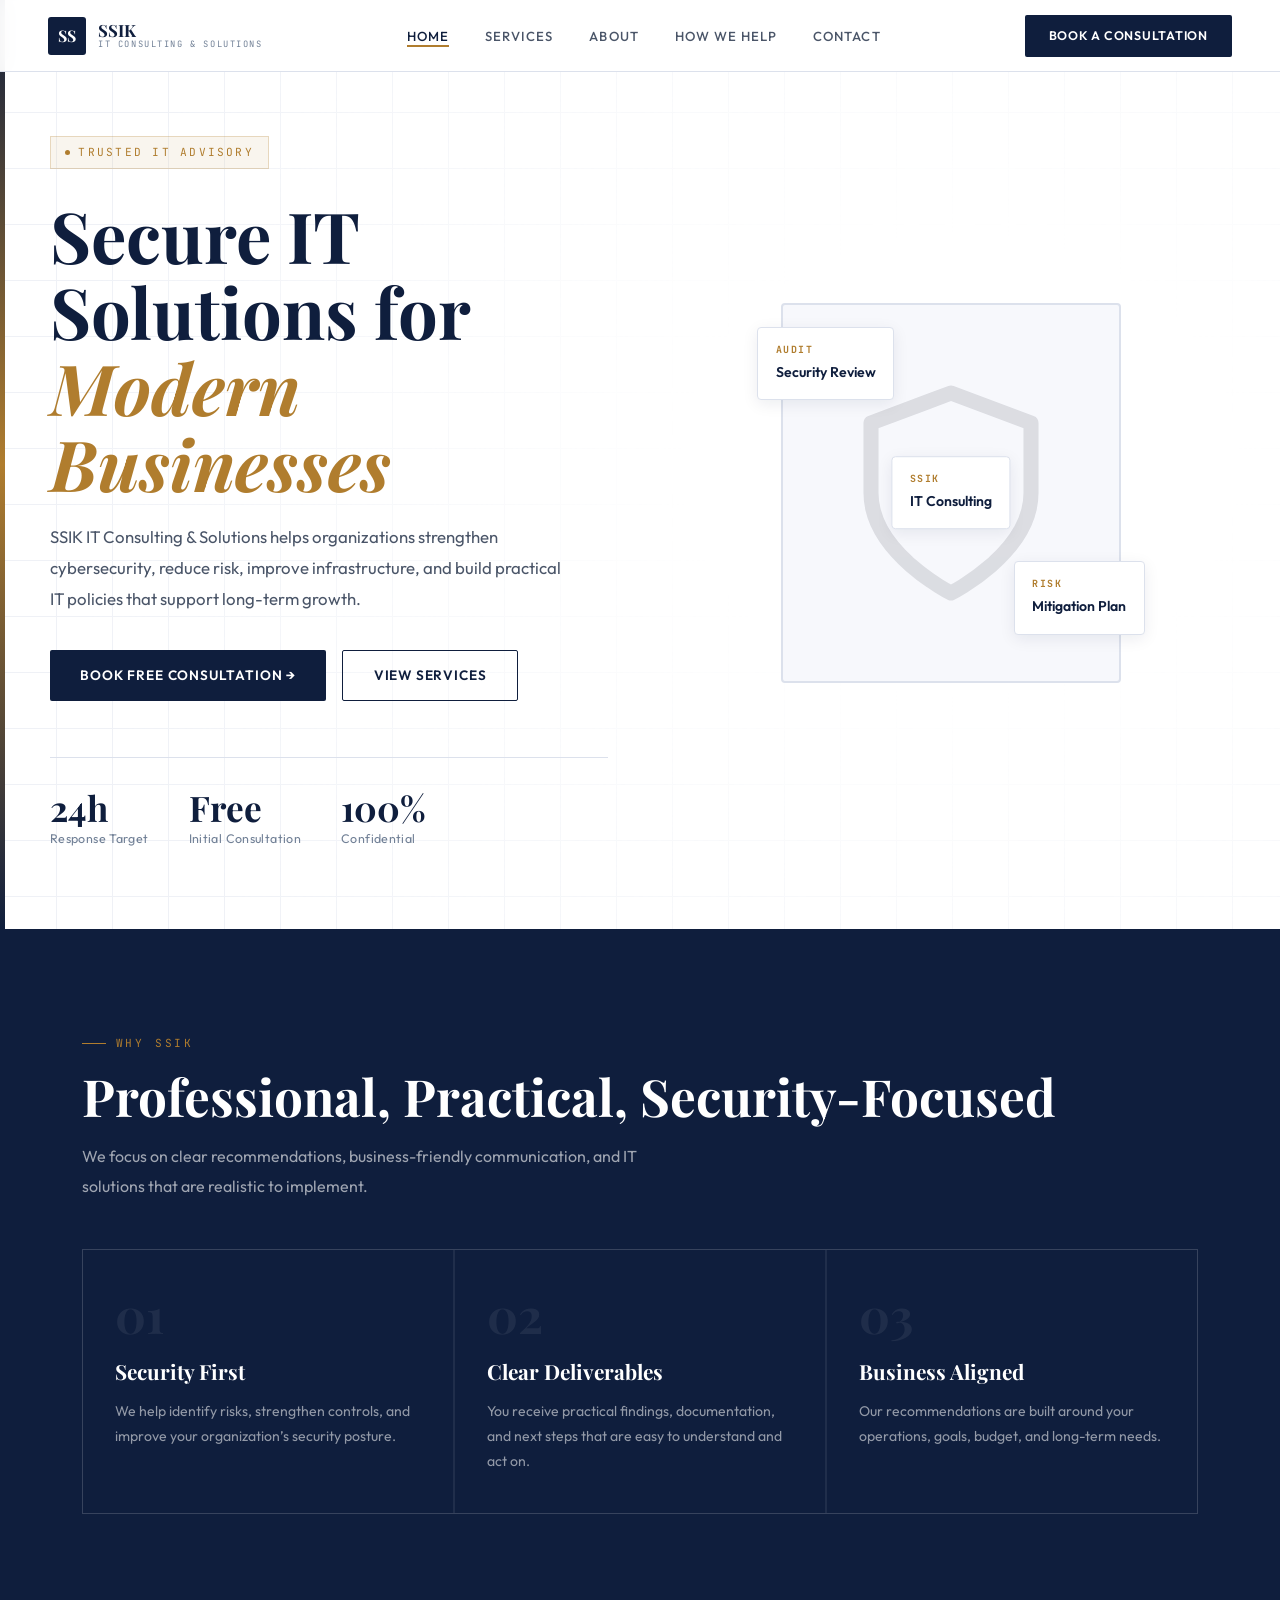
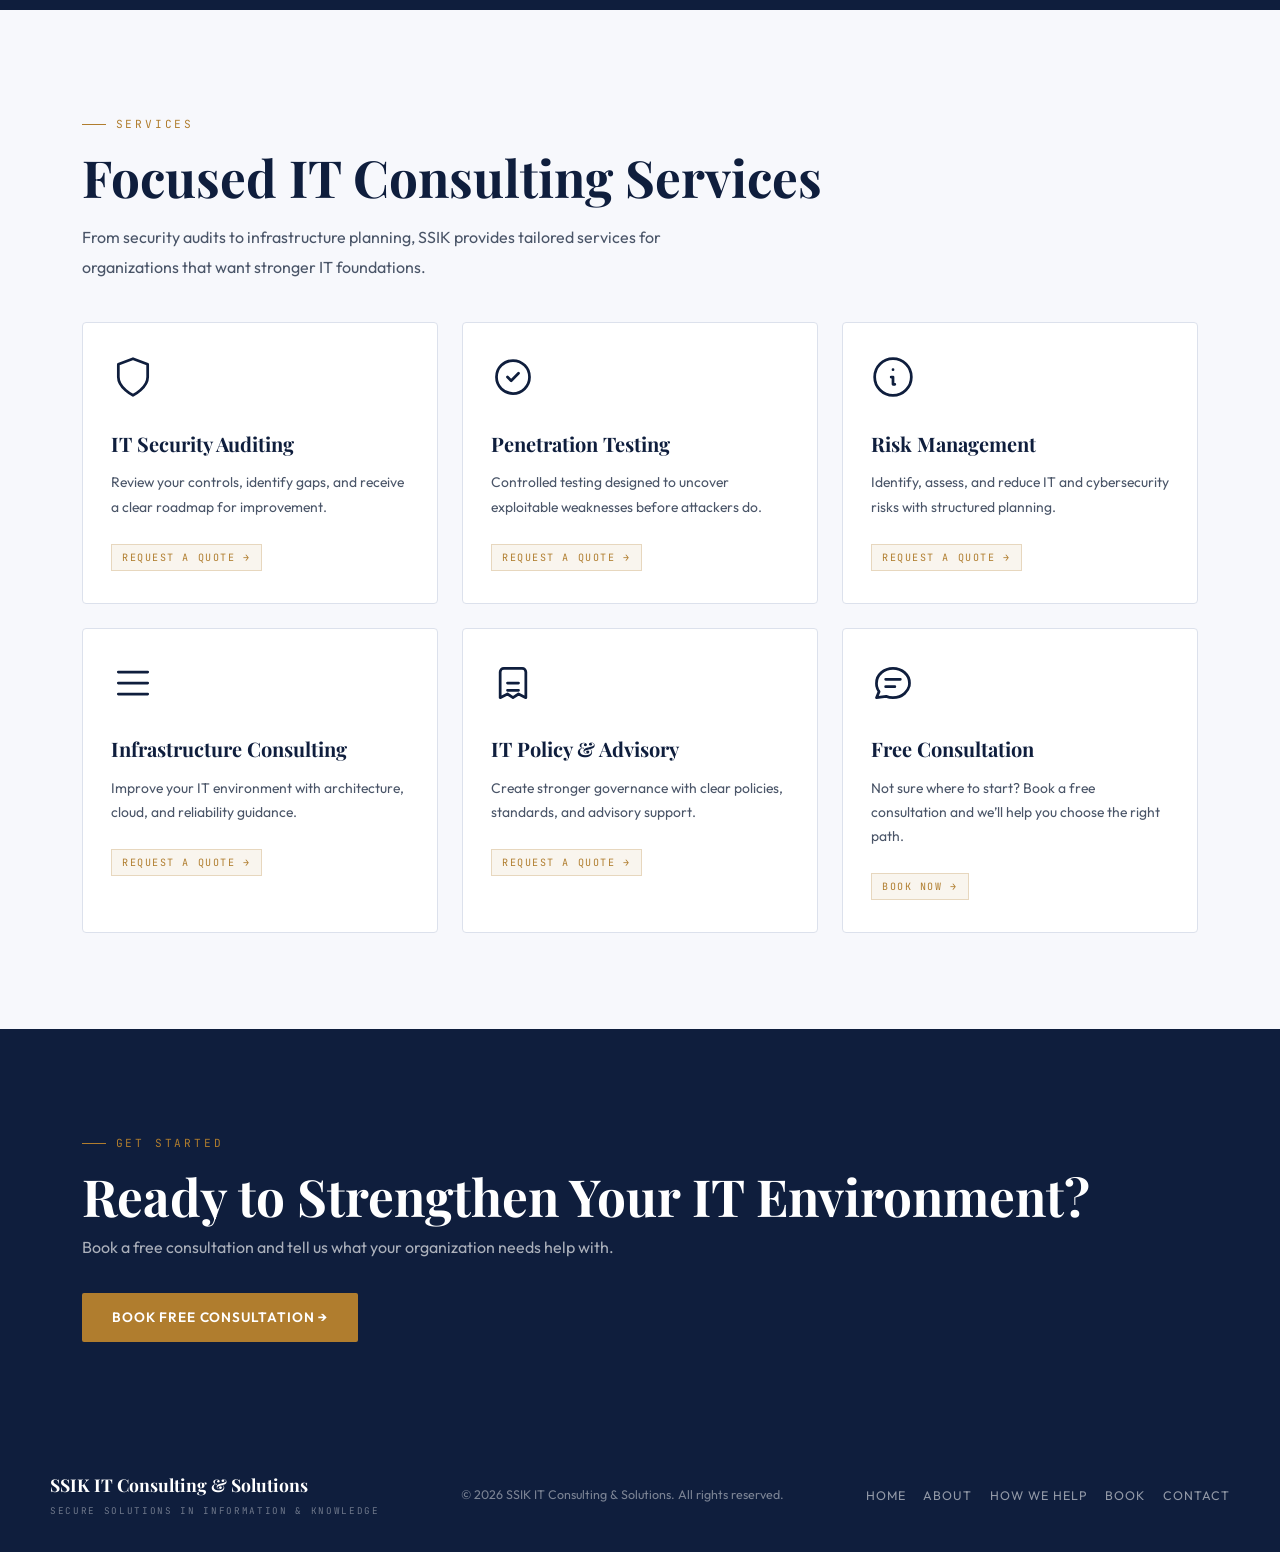
==== commit 646f3c09: "Repair inquiry flow and clarify service scenarios" ====
--- a/index.html
+++ b/index.html
@@ -4,6 +4,7 @@
 <meta charset="UTF-8">
 <meta name="viewport" content="width=device-width, initial-scale=1.0">
 <title>SSIK IT Consulting & Solutions — Home</title>
+<meta name="description" content="SSIK provides practical IT and cybersecurity consulting focused on security reviews, risk, infrastructure, policy, and clear recommendations.">
 <link rel="preconnect" href="https://fonts.googleapis.com">
 <link href="https://fonts.googleapis.com/css2?family=Playfair+Display:wght@400;600;700&family=Outfit:wght@300;400;500;600&family=JetBrains+Mono:wght@400;500&display=swap" rel="stylesheet">
 <link rel="stylesheet" href="shared.css">
@@ -437,7 +438,7 @@
     <li><a href="index.html" class="active">Home</a></li>
     <li><a href="services.html">Services</a></li>
     <li><a href="about.html">About</a></li>
-    <li><a href="projects.html">Projects</a></li>
+    <li><a href="projects.html">How We Help</a></li>
     <li><a href="contact.html">Contact</a></li>
   </ul>
 
@@ -453,7 +454,7 @@
   <a href="index.html">Home</a>
   <a href="services.html">Services</a>
   <a href="about.html">About</a>
-  <a href="projects.html">Projects</a>
+  <a href="projects.html">How We Help</a>
   <a href="contact.html">Contact</a>
   <a href="booking.html" class="btn btn-primary">Book Consultation</a>
 </div>
@@ -643,12 +644,12 @@
       <div style="font-family:var(--font-mono);font-size:0.58rem;letter-spacing:0.18em;text-transform:uppercase;color:rgba(255,255,255,0.4);margin-top:4px;">Secure Solutions in Information & Knowledge</div>
     </div>
 
-    <div class="footer-copy">© 2025 SSIK IT Consulting & Solutions. All rights reserved.</div>
+    <div class="footer-copy">© 2026 SSIK IT Consulting & Solutions. All rights reserved.</div>
 
     <ul class="footer-links">
       <li><a href="index.html">Home</a></li>
       <li><a href="about.html">About</a></li>
-      <li><a href="projects.html">Projects</a></li>
+      <li><a href="projects.html">How We Help</a></li>
       <li><a href="booking.html">Book</a></li>
       <li><a href="contact.html">Contact</a></li>
     </ul>
--- a/shared.css
+++ b/shared.css
@@ -1,46 +1,54 @@
 /* ============================================================
    SSIK IT Consulting & Solutions — Shared Stylesheet
-   Light Mode Professional Theme
+   Professional Light Theme
    ============================================================ */
 
 @import url('https://fonts.googleapis.com/css2?family=Playfair+Display:wght@400;600;700&family=Outfit:wght@300;400;500;600&family=JetBrains+Mono:wght@400;500&display=swap');
 
 :root {
-  /* --- Colors --- */
-  --white:       #ffffff;
-  --off-white:   #f7f8fc;
-  --surface:     #eef1f7;
-  --border:      #dce1ec;
+  --white: #ffffff;
+  --off-white: #f7f8fc;
+  --surface: #eef1f7;
+  --border: #dce1ec;
   --border-dark: #b8c2d6;
 
-  --navy:        #0f1e3d;
-  --navy-mid:    #1a3260;
-  --navy-light:  #2a4a8c;
-  --slate:       #4a5568;
+  --navy: #0f1e3d;
+  --navy-mid: #1a3260;
+  --navy-light: #2a4a8c;
+
+  --slate: #4a5568;
   --slate-light: #718096;
-  --text:        #1a202c;
-
-  --gold:        #b07d2e;
-  --gold-light:  #d4992a;
-  --gold-pale:   rgba(176,125,46,0.08);
+  --text: #1a202c;
+
+  --gold: #b07d2e;
+  --gold-light: #d4992a;
+  --gold-pale: rgba(176,125,46,0.08);
   --gold-border: rgba(176,125,46,0.25);
 
-  --accent:      #1a3260;
+  --accent: #1a3260;
   --accent-pale: rgba(26,50,96,0.06);
 
-  /* --- Typography --- */
   --font-display: 'Playfair Display', Georgia, serif;
-  --font-body:    'Outfit', sans-serif;
-  --font-mono:    'JetBrains Mono', monospace;
-
-  /* --- Spacing --- */
-  --max-w:        1180px;
-  --section-pad:  6rem 2rem;
-  --nav-h:        72px;
-}
-
-*, *::before, *::after { box-sizing: border-box; margin: 0; padding: 0; }
-html { scroll-behavior: smooth; font-size: 16px; }
+  --font-body: 'Outfit', sans-serif;
+  --font-mono: 'JetBrains Mono', monospace;
+
+  --max-w: 1180px;
+  --section-pad: 6rem 2rem;
+  --nav-h: 72px;
+}
+
+*,
+*::before,
+*::after {
+  box-sizing: border-box;
+  margin: 0;
+  padding: 0;
+}
+
+html {
+  scroll-behavior: smooth;
+  font-size: 16px;
+}
 
 body {
   background: var(--white);
@@ -50,18 +58,51 @@
   -webkit-font-smoothing: antialiased;
 }
 
-img { max-width: 100%; display: block; }
-a { color: var(--accent); text-decoration: none; }
-a:hover { color: var(--navy-light); }
-::selection { background: var(--navy); color: white; }
-
-::-webkit-scrollbar { width: 5px; }
-::-webkit-scrollbar-track { background: var(--surface); }
-::-webkit-scrollbar-thumb { background: var(--navy-light); border-radius: 3px; }
-
-/* --- Utility --- */
-.container { max-width: var(--max-w); margin: 0 auto; padding: 0 2rem; }
-.section { padding: var(--section-pad); }
+img {
+  max-width: 100%;
+  display: block;
+}
+
+a {
+  color: var(--accent);
+  text-decoration: none;
+}
+
+a:hover {
+  color: var(--navy-light);
+}
+
+::selection {
+  background: var(--navy);
+  color: var(--white);
+}
+
+::-webkit-scrollbar {
+  width: 5px;
+}
+
+::-webkit-scrollbar-track {
+  background: var(--surface);
+}
+
+::-webkit-scrollbar-thumb {
+  background: var(--navy-light);
+  border-radius: 3px;
+}
+
+/* ============================================================
+   Layout Utilities
+============================================================ */
+
+.container {
+  max-width: var(--max-w);
+  margin: 0 auto;
+  padding: 0 2rem;
+}
+
+.section {
+  padding: var(--section-pad);
+}
 
 .section-label {
   display: inline-flex;
@@ -74,10 +115,12 @@
   color: var(--gold);
   margin-bottom: 0.9rem;
 }
+
 .section-label::before {
   content: '';
   display: block;
-  width: 24px; height: 1.5px;
+  width: 24px;
+  height: 1.5px;
   background: var(--gold);
 }
 
@@ -98,15 +141,20 @@
 }
 
 .rule {
-  width: 40px; height: 2px;
+  width: 40px;
+  height: 2px;
   background: var(--gold);
   margin: 1.25rem 0 2.25rem;
 }
 
-/* --- Buttons --- */
+/* ============================================================
+   Buttons
+============================================================ */
+
 .btn {
   display: inline-flex;
   align-items: center;
+  justify-content: center;
   gap: 0.5rem;
   padding: 0.8rem 1.9rem;
   font-family: var(--font-body);
@@ -120,29 +168,37 @@
   text-decoration: none;
   border-radius: 2px;
 }
+
 .btn-primary {
   background: var(--navy);
   color: var(--white);
 }
-.btn-primary:hover {
+
+.btn-primary:hover,
+.btn-primary.active {
   background: var(--navy-mid);
   color: var(--white);
   transform: translateY(-2px);
   box-shadow: 0 8px 24px rgba(15,30,61,0.2);
 }
+
 .btn-outline {
   background: transparent;
   color: var(--navy);
   border: 1.5px solid var(--navy);
 }
+
 .btn-outline:hover {
   background: var(--accent-pale);
+  color: var(--navy);
   transform: translateY(-2px);
 }
+
 .btn-gold {
   background: var(--gold);
   color: var(--white);
 }
+
 .btn-gold:hover {
   background: var(--gold-light);
   color: var(--white);
@@ -150,23 +206,42 @@
   box-shadow: 0 8px 24px rgba(176,125,46,0.25);
 }
 
-/* --- Fade-in animation --- */
+/* ============================================================
+   Animation
+============================================================ */
+
 .fade-in {
   opacity: 0;
   transform: translateY(20px);
   transition: opacity 0.65s ease, transform 0.65s ease;
 }
-.fade-in.visible { opacity: 1; transform: translateY(0); }
-.fade-in.delay-1 { transition-delay: 0.1s; }
-.fade-in.delay-2 { transition-delay: 0.2s; }
-.fade-in.delay-3 { transition-delay: 0.3s; }
-
-/* ============================================================
-   NAVIGATION
-============================================================ */
+
+.fade-in.visible {
+  opacity: 1;
+  transform: translateY(0);
+}
+
+.fade-in.delay-1 {
+  transition-delay: 0.1s;
+}
+
+.fade-in.delay-2 {
+  transition-delay: 0.2s;
+}
+
+.fade-in.delay-3 {
+  transition-delay: 0.3s;
+}
+
+/* ============================================================
+   Navigation
+============================================================ */
+
 nav {
   position: fixed;
-  top: 0; left: 0; right: 0;
+  top: 0;
+  left: 0;
+  right: 0;
   z-index: 999;
   height: var(--nav-h);
   display: flex;
@@ -178,15 +253,28 @@
   border-bottom: 1px solid var(--border);
   transition: box-shadow 0.3s;
 }
-nav.scrolled { box-shadow: 0 2px 20px rgba(15,30,61,0.08); }
-
-.nav-logo { display: flex; align-items: center; gap: 0.75rem; text-decoration: none; }
+
+nav.scrolled {
+  box-shadow: 0 2px 20px rgba(15,30,61,0.08);
+}
+
+.nav-logo {
+  display: flex;
+  align-items: center;
+  gap: 0.75rem;
+  text-decoration: none;
+}
+
 .nav-logo-mark {
-  width: 38px; height: 38px;
+  width: 38px;
+  height: 38px;
   background: var(--navy);
-  display: flex; align-items: center; justify-content: center;
+  display: flex;
+  align-items: center;
+  justify-content: center;
   border-radius: 3px;
 }
+
 .nav-logo-mark span {
   font-family: var(--font-display);
   font-size: 1rem;
@@ -194,13 +282,18 @@
   color: var(--white);
   letter-spacing: -0.03em;
 }
-.nav-logo-text { line-height: 1.1; }
+
+.nav-logo-text {
+  line-height: 1.1;
+}
+
 .nav-logo-name {
   font-family: var(--font-display);
   font-size: 1.05rem;
   font-weight: 700;
   color: var(--navy);
 }
+
 .nav-logo-sub {
   font-family: var(--font-mono);
   font-size: 0.55rem;
@@ -209,7 +302,13 @@
   text-transform: uppercase;
 }
 
-.nav-links { display: flex; align-items: center; gap: 2.25rem; list-style: none; }
+.nav-links {
+  display: flex;
+  align-items: center;
+  gap: 2.25rem;
+  list-style: none;
+}
+
 .nav-links a {
   font-size: 0.82rem;
   font-weight: 500;
@@ -219,133 +318,314 @@
   transition: color 0.2s;
   position: relative;
 }
+
 .nav-links a::after {
   content: '';
   position: absolute;
-  bottom: -3px; left: 0; right: 0;
+  bottom: -3px;
+  left: 0;
+  right: 0;
   height: 1.5px;
   background: var(--gold);
   transform: scaleX(0);
   transition: transform 0.25s;
   transform-origin: left;
 }
+
 .nav-links a:hover,
-.nav-links a.active { color: var(--navy); }
+.nav-links a.active {
+  color: var(--navy);
+}
+
 .nav-links a:hover::after,
-.nav-links a.active::after { transform: scaleX(1); }
+.nav-links a.active::after {
+  transform: scaleX(1);
+}
 
 .nav-hamburger {
-  display: none; flex-direction: column; gap: 5px;
-  background: none; border: none; cursor: pointer; padding: 4px;
-}
-.nav-hamburger span { display: block; width: 22px; height: 1.5px; background: var(--navy); transition: all 0.3s; }
+  display: none;
+  flex-direction: column;
+  gap: 5px;
+  background: none;
+  border: none;
+  cursor: pointer;
+  padding: 4px;
+}
+
+.nav-hamburger span {
+  display: block;
+  width: 22px;
+  height: 1.5px;
+  background: var(--navy);
+}
+
+/* ============================================================
+   Mobile Menu
+============================================================ */
 
 .mobile-menu {
-  display: none; position: fixed; inset: 0;
-  background: var(--white); z-index: 998;
-  flex-direction: column; align-items: center; justify-content: center; gap: 2rem;
-  border-top: 3px solid var(--navy);
-}
-.mobile-menu.open { display: flex; }
-.mobile-menu a { font-family: var(--font-display); font-size: 1.8rem; color: var(--navy); }
+  position: fixed;
+  inset: 0;
+  background: var(--white);
+  z-index: 1000;
+  display: none;
+  flex-direction: column;
+  align-items: center;
+  justify-content: center;
+  gap: 1.4rem;
+  padding: 2rem;
+}
+
+.mobile-menu.open {
+  display: flex;
+}
+
+.mobile-menu a {
+  font-size: 1rem;
+  font-weight: 600;
+  letter-spacing: 0.08em;
+  text-transform: uppercase;
+  color: var(--navy);
+}
+
 .mobile-close {
-  position: absolute; top: 1.2rem; right: 1.5rem;
-  background: none; border: none; font-size: 1.6rem; cursor: pointer; color: var(--slate);
-}
-
-/* ============================================================
-   FOOTER
-============================================================ */
+  position: absolute;
+  top: 1.5rem;
+  right: 1.5rem;
+  background: var(--navy);
+  color: var(--white);
+  border: none;
+  width: 38px;
+  height: 38px;
+  border-radius: 3px;
+  cursor: pointer;
+  font-size: 1.1rem;
+}
+
+/* ============================================================
+   Forms
+============================================================ */
+
+.form-card {
+  background: var(--white);
+  border: 1.5px solid var(--border);
+  border-radius: 4px;
+  padding: 2.5rem;
+  box-shadow: 0 14px 38px rgba(15,30,61,0.08);
+  transition: transform 0.3s, box-shadow 0.3s;
+}
+
+.form-card:hover {
+  transform: translateY(-3px);
+  box-shadow: 0 18px 44px rgba(15,30,61,0.11);
+}
+
+.form-row {
+  display: grid;
+  grid-template-columns: 1fr 1fr;
+  gap: 1.2rem;
+}
+
+.form-group {
+  margin-bottom: 1.2rem;
+}
+
+.form-group label {
+  display: block;
+  font-family: var(--font-mono);
+  font-size: 0.62rem;
+  letter-spacing: 0.15em;
+  text-transform: uppercase;
+  color: var(--slate-light);
+  margin-bottom: 0.45rem;
+}
+
+input,
+select,
+textarea {
+  width: 100%;
+  border: 1.5px solid var(--border);
+  background: var(--off-white);
+  color: var(--text);
+  font-family: var(--font-body);
+  font-size: 0.92rem;
+  padding: 0.85rem 0.95rem;
+  border-radius: 3px;
+  outline: none;
+  transition: border-color 0.2s, background 0.2s, box-shadow 0.2s;
+}
+
+textarea {
+  min-height: 130px;
+  resize: vertical;
+}
+
+input:focus,
+select:focus,
+textarea:focus {
+  border-color: var(--navy);
+  background: var(--white);
+  box-shadow: 0 0 0 3px rgba(15,30,61,0.08);
+}
+
+input::placeholder,
+textarea::placeholder {
+  color: var(--slate-light);
+}
+
+select {
+  cursor: pointer;
+}
+
+.form-submit {
+  width: 100%;
+  margin-top: 0.3rem;
+}
+
+.form-note {
+  font-size: 0.78rem;
+  color: var(--slate-light);
+  line-height: 1.6;
+  margin-top: 1rem;
+}
+
+.form-note a {
+  color: var(--navy);
+  font-weight: 600;
+  text-decoration: underline;
+  text-underline-offset: 2px;
+}
+
+.form-status {
+  min-height: 1.5em;
+  margin-top: 0.75rem;
+  color: var(--navy);
+  font-size: 0.82rem;
+  font-weight: 500;
+}
+
+/* ============================================================
+   Footer
+============================================================ */
+
 footer {
   background: var(--navy);
-  color: rgba(255,255,255,0.7);
-  padding: 2.75rem 2rem;
-}
+  color: var(--white);
+  padding: 2rem 3rem;
+}
+
 .footer-inner {
   max-width: var(--max-w);
   margin: 0 auto;
   display: flex;
   align-items: center;
   justify-content: space-between;
+  gap: 2rem;
   flex-wrap: wrap;
-  gap: 1.5rem;
-}
+}
+
 .footer-logo {
   font-family: var(--font-display);
-  font-size: 1.25rem;
+  font-size: 1.1rem;
   font-weight: 700;
   color: var(--white);
 }
-.footer-copy { font-size: 0.78rem; }
-.footer-links { display: flex; gap: 1.5rem; list-style: none; }
-.footer-links a { font-size: 0.78rem; color: rgba(255,255,255,0.55); transition: color 0.2s; }
-.footer-links a:hover { color: rgba(255,255,255,0.9); }
-
-/* ============================================================
-   FORMS
-============================================================ */
-.form-card {
-  background: var(--off-white);
-  border: 1px solid var(--border);
-  padding: 2.5rem;
-  border-radius: 4px;
-}
-.form-group { display: flex; flex-direction: column; gap: 0.35rem; margin-bottom: 1.2rem; }
-.form-group label {
-  font-family: var(--font-mono);
-  font-size: 0.65rem;
-  letter-spacing: 0.18em;
+
+.footer-copy {
+  font-size: 0.78rem;
+  color: rgba(255,255,255,0.45);
+}
+
+.footer-links {
+  display: flex;
+  gap: 1.1rem;
+  list-style: none;
+  flex-wrap: wrap;
+}
+
+.footer-links a {
+  color: rgba(255,255,255,0.55);
+  font-size: 0.78rem;
   text-transform: uppercase;
-  color: var(--slate);
-  font-weight: 500;
-}
-.form-group input,
-.form-group select,
-.form-group textarea {
-  background: var(--white);
-  border: 1.5px solid var(--border);
-  color: var(--text);
-  padding: 0.7rem 0.9rem;
-  font-family: var(--font-body);
-  font-size: 0.9rem;
-  outline: none;
-  transition: border-color 0.2s, box-shadow 0.2s;
-  width: 100%;
-  border-radius: 3px;
-  appearance: none;
-}
-.form-group input::placeholder,
-.form-group textarea::placeholder { color: var(--border-dark); }
-.form-group input:focus,
-.form-group select:focus,
-.form-group textarea:focus {
-  border-color: var(--navy);
-  box-shadow: 0 0 0 3px rgba(15,30,61,0.07);
-}
-.form-group textarea { resize: vertical; min-height: 100px; }
-.form-row { display: grid; grid-template-columns: 1fr 1fr; gap: 1rem; }
-.form-submit { width: 100%; justify-content: center; margin-top: 0.5rem; }
-.form-note { text-align: center; margin-top: 0.75rem; font-size: 0.73rem; color: var(--slate-light); }
-.success-msg {
-  display: none; text-align: center; padding: 2.5rem 1rem;
-  font-family: var(--font-display); font-size: 1.4rem; color: var(--navy);
-}
-.success-msg span { display: block; font-family: var(--font-body); font-size: 0.9rem; color: var(--slate); margin-top: 0.5rem; }
-
-/* ============================================================
-   RESPONSIVE
-============================================================ */
-@media (max-width: 880px) {
-  nav { padding: 0 1.5rem; }
-  .nav-links, nav > .btn { display: none; }
-  .nav-hamburger { display: flex; }
-  .form-row { grid-template-columns: 1fr; }
-}
-@media (max-width: 580px) {
-  :root { --section-pad: 4rem 1.25rem; }
-  .footer-inner { flex-direction: column; align-items: flex-start; gap: 1rem; }
-}
-
-/* ============================================================
-   SHARED SCROLL JS HELPER
-============================================================ */
+  letter-spacing: 0.08em;
+}
+
+.footer-links a:hover {
+  color: var(--gold);
+}
+
+/* ============================================================
+   Responsive
+============================================================ */
+
+@media (max-width: 980px) {
+  nav {
+    padding: 0 1.5rem;
+  }
+
+  .nav-links,
+  nav > .btn {
+    display: none;
+  }
+
+  .nav-hamburger {
+    display: flex;
+  }
+}
+
+@media (max-width: 720px) {
+  :root {
+    --section-pad: 4.5rem 1.25rem;
+  }
+
+  .container {
+    padding: 0 1rem;
+  }
+
+  .section {
+    padding: var(--section-pad);
+  }
+
+  .form-row {
+    grid-template-columns: 1fr;
+    gap: 0;
+  }
+
+  .form-card {
+    padding: 1.6rem;
+  }
+
+  footer {
+    padding: 2rem 1.25rem;
+  }
+
+  .footer-inner {
+    align-items: flex-start;
+    flex-direction: column;
+  }
+
+  .footer-links {
+    flex-direction: column;
+    gap: 0.5rem;
+  }
+}
+
+@media (max-width: 480px) {
+  nav {
+    height: 68px;
+  }
+
+  .nav-logo-sub {
+    display: none;
+  }
+
+  .nav-logo-mark {
+    width: 34px;
+    height: 34px;
+  }
+
+  .btn {
+    width: 100%;
+    text-align: center;
+  }
+}
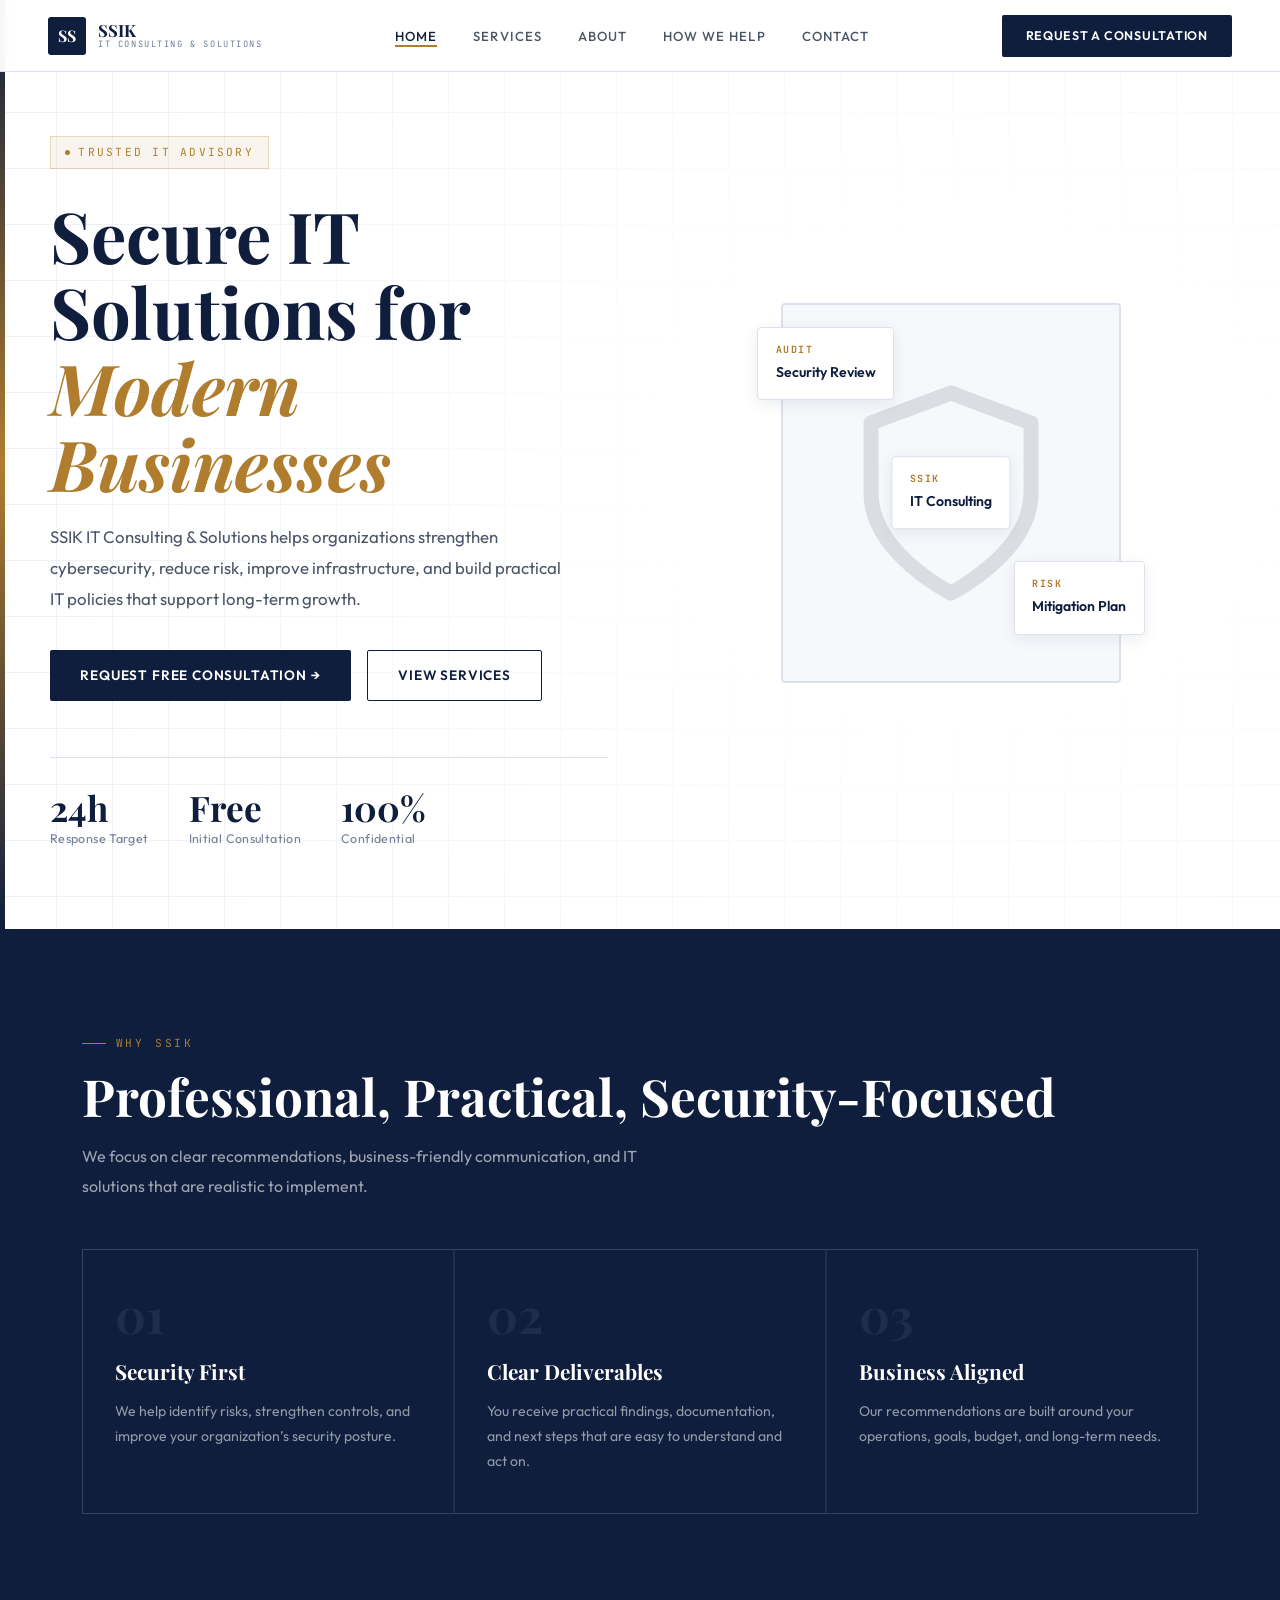
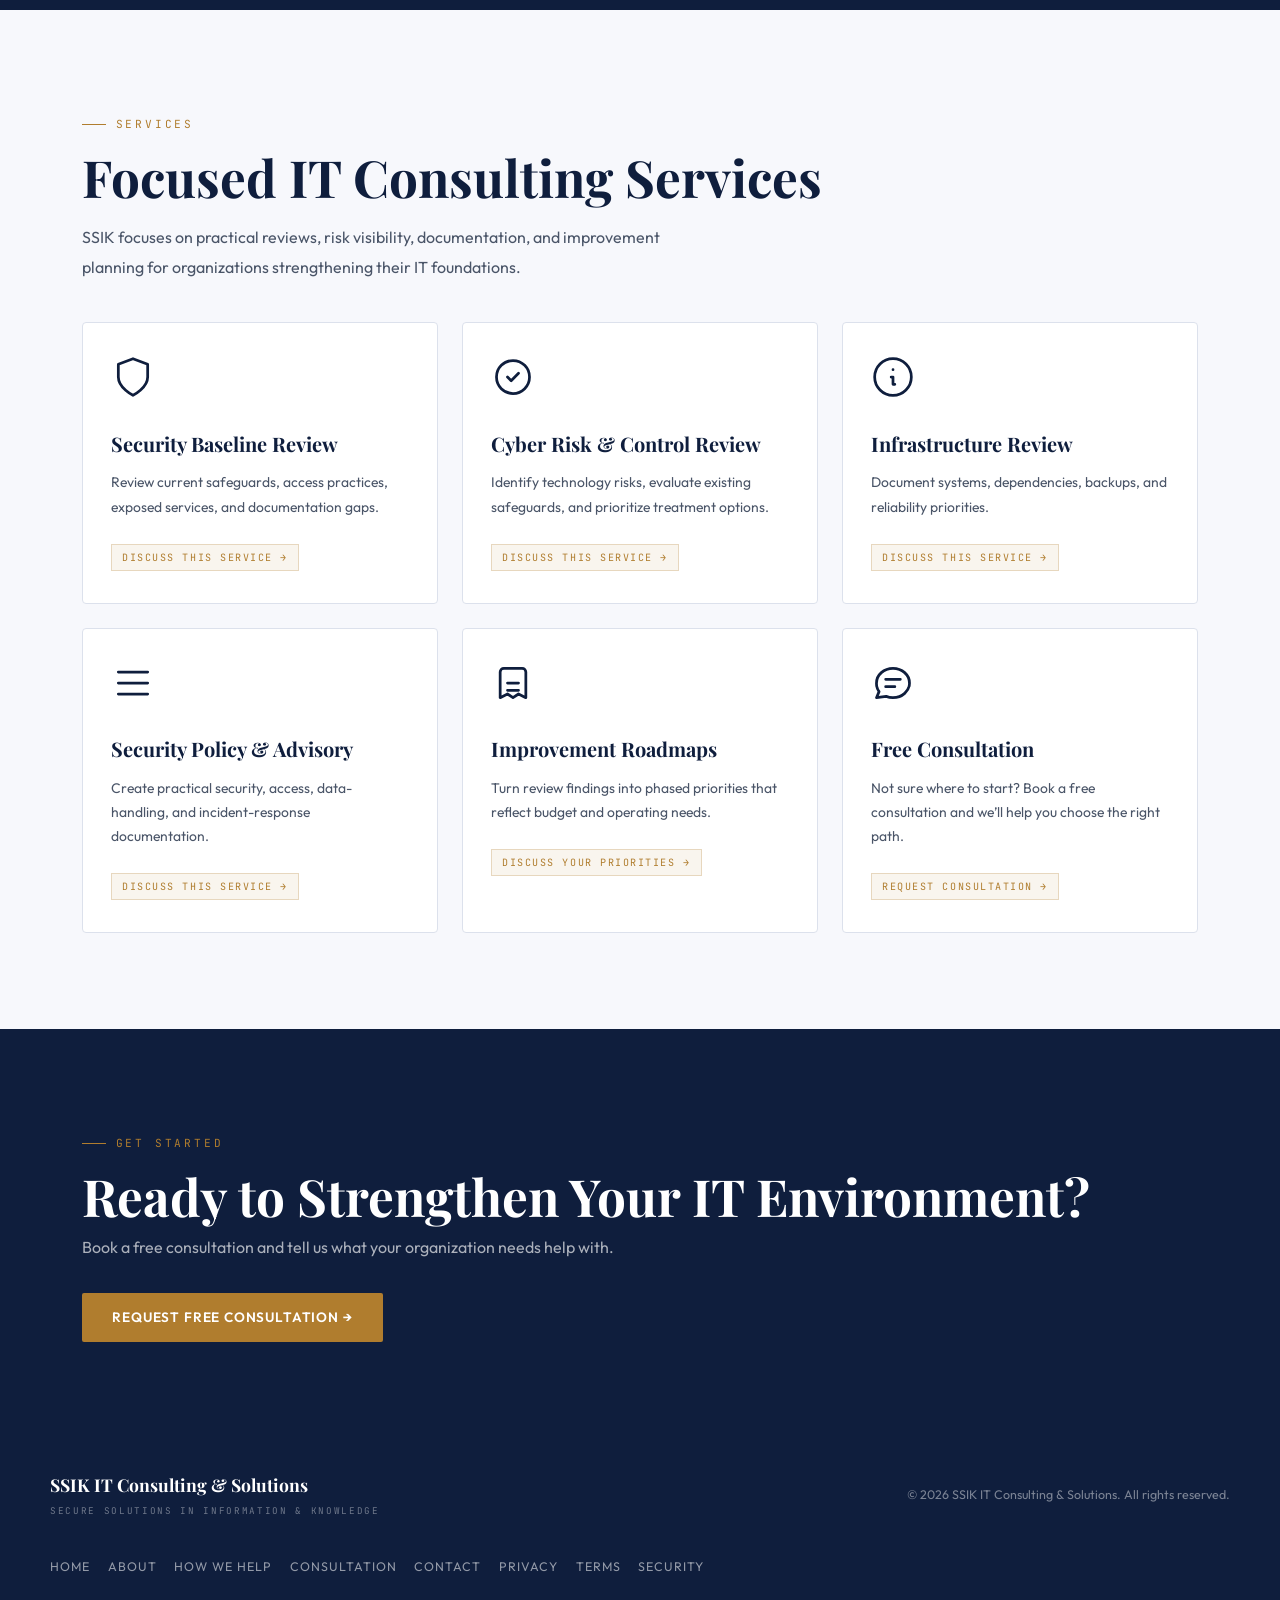
==== commit 4abcaf18: "Add professional service and trust framework" ====
--- a/index.html
+++ b/index.html
@@ -5,6 +5,22 @@
 <meta name="viewport" content="width=device-width, initial-scale=1.0">
 <title>SSIK IT Consulting & Solutions — Home</title>
 <meta name="description" content="SSIK provides practical IT and cybersecurity consulting focused on security reviews, risk, infrastructure, policy, and clear recommendations.">
+<link rel="canonical" href="https://sil6428.github.io/SSIK-website/index.html">
+<link rel="icon" type="image/png" sizes="32x32" href="assets/favicon-32.png">
+<link rel="icon" type="image/png" sizes="512x512" href="assets/favicon-512.png">
+<link rel="apple-touch-icon" href="assets/apple-touch-icon.png">
+<link rel="manifest" href="site.webmanifest">
+<meta name="theme-color" content="#0f1e3d">
+<meta property="og:type" content="website">
+<meta property="og:site_name" content="SSIK IT Consulting & Solutions">
+<meta property="og:title" content="SSIK IT Consulting & Solutions">
+<meta property="og:description" content="Practical security, risk, infrastructure, and IT advisory services.">
+<meta property="og:url" content="https://sil6428.github.io/SSIK-website/index.html">
+<meta property="og:image" content="https://sil6428.github.io/SSIK-website/assets/ssik-social-card.png">
+<meta property="og:image:width" content="1200">
+<meta property="og:image:height" content="630">
+<meta name="twitter:card" content="summary_large_image">
+<meta name="twitter:image" content="https://sil6428.github.io/SSIK-website/assets/ssik-social-card.png">
 <link rel="preconnect" href="https://fonts.googleapis.com">
 <link href="https://fonts.googleapis.com/css2?family=Playfair+Display:wght@400;600;700&family=Outfit:wght@300;400;500;600&family=JetBrains+Mono:wght@400;500&display=swap" rel="stylesheet">
 <link rel="stylesheet" href="shared.css">
@@ -442,7 +458,7 @@
     <li><a href="contact.html">Contact</a></li>
   </ul>
 
-  <a href="booking.html" class="btn btn-primary" style="font-size:0.78rem;padding:0.65rem 1.5rem;">Book a Consultation</a>
+  <a href="booking.html" class="btn btn-primary" style="font-size:0.78rem;padding:0.65rem 1.5rem;">Request a Consultation</a>
 
   <button class="nav-hamburger" onclick="document.querySelector('.mobile-menu').classList.toggle('open')" aria-label="Menu">
     <span></span><span></span><span></span>
@@ -450,13 +466,13 @@
 </nav>
 
 <div class="mobile-menu">
-  <button class="mobile-close" onclick="document.querySelector('.mobile-menu').classList.remove('open')">✕</button>
+  <button class="mobile-close" onclick="document.querySelector('.mobile-menu').classList.remove('open')" aria-label="Close menu">✕</button>
   <a href="index.html">Home</a>
   <a href="services.html">Services</a>
   <a href="about.html">About</a>
   <a href="projects.html">How We Help</a>
   <a href="contact.html">Contact</a>
-  <a href="booking.html" class="btn btn-primary">Book Consultation</a>
+  <a href="booking.html" class="btn btn-primary">Request Consultation</a>
 </div>
 
 <section id="hero">
@@ -476,7 +492,7 @@
       </p>
 
       <div class="hero-actions">
-        <a href="booking.html?service=Multiple%20Services%20%2F%20Not%20Sure" class="btn btn-primary">Book Free Consultation →</a>
+        <a href="booking.html?service=Multiple%20Services%20%2F%20Not%20Sure" class="btn btn-primary">Request Free Consultation →</a>
         <a href="services.html" class="btn btn-outline">View Services</a>
       </div>
 
@@ -560,7 +576,7 @@
     <div class="section-label">Services</div>
     <h2 class="section-title">Focused IT Consulting Services</h2>
     <p class="section-sub">
-      From security audits to infrastructure planning, SSIK provides tailored services for organizations that want stronger IT foundations.
+      SSIK focuses on practical reviews, risk visibility, documentation, and improvement planning for organizations strengthening their IT foundations.
     </p>
 
     <div class="services-preview-grid">
@@ -569,45 +585,45 @@
         <svg class="svc-icon" fill="none" viewBox="0 0 24 24">
           <path d="M12 22s8-4 8-10V5l-8-3-8 3v7c0 6 8 10 8 10z" stroke="currentColor" stroke-width="1.5" stroke-linecap="round" stroke-linejoin="round"/>
         </svg>
-        <h3>IT Security Auditing</h3>
-        <p>Review your controls, identify gaps, and receive a clear roadmap for improvement.</p>
-        <a href="booking.html?service=IT%20Security%20Auditing" class="quote-badge">Request a Quote →</a>
+        <h3>Security Baseline Review</h3>
+        <p>Review current safeguards, access practices, exposed services, and documentation gaps.</p>
+        <a href="booking.html?service=Security%20Baseline%20Review" class="quote-badge">Discuss This Service →</a>
       </div>
 
       <div class="service-card fade-in delay-1">
         <svg class="svc-icon" fill="none" viewBox="0 0 24 24">
           <path d="M9 12l2 2 4-4M21 12A9 9 0 113 12a9 9 0 0118 0z" stroke="currentColor" stroke-width="1.5" stroke-linecap="round" stroke-linejoin="round"/>
         </svg>
-        <h3>Penetration Testing</h3>
-        <p>Controlled testing designed to uncover exploitable weaknesses before attackers do.</p>
-        <a href="booking.html?service=Penetration%20Testing" class="quote-badge">Request a Quote →</a>
+        <h3>Cyber Risk & Control Review</h3>
+        <p>Identify technology risks, evaluate existing safeguards, and prioritize treatment options.</p>
+        <a href="booking.html?service=Cyber%20Risk%20%26%20Control%20Review" class="quote-badge">Discuss This Service →</a>
       </div>
 
       <div class="service-card fade-in delay-2">
         <svg class="svc-icon" fill="none" viewBox="0 0 24 24">
           <path d="M13 16h-1v-4h-1m1-4h.01M12 22a10 10 0 100-20 10 10 0 000 20z" stroke="currentColor" stroke-width="1.5" stroke-linecap="round" stroke-linejoin="round"/>
         </svg>
-        <h3>Risk Management</h3>
-        <p>Identify, assess, and reduce IT and cybersecurity risks with structured planning.</p>
-        <a href="booking.html?service=Risk%20Management" class="quote-badge">Request a Quote →</a>
+        <h3>Infrastructure Review</h3>
+        <p>Document systems, dependencies, backups, and reliability priorities.</p>
+        <a href="booking.html?service=Infrastructure%20Review%20%26%20Documentation" class="quote-badge">Discuss This Service →</a>
       </div>
 
       <div class="service-card fade-in">
         <svg class="svc-icon" fill="none" viewBox="0 0 24 24">
           <path d="M4 6h16M4 12h16M4 18h16" stroke="currentColor" stroke-width="1.5" stroke-linecap="round"/>
         </svg>
-        <h3>Infrastructure Consulting</h3>
-        <p>Improve your IT environment with architecture, cloud, and reliability guidance.</p>
-        <a href="booking.html?service=Infrastructure%20Consulting" class="quote-badge">Request a Quote →</a>
+        <h3>Security Policy & Advisory</h3>
+        <p>Create practical security, access, data-handling, and incident-response documentation.</p>
+        <a href="booking.html?service=Security%20Policy%20%26%20IT%20Advisory" class="quote-badge">Discuss This Service →</a>
       </div>
 
       <div class="service-card fade-in delay-1">
         <svg class="svc-icon" fill="none" viewBox="0 0 24 24">
           <path d="M9 12h6M9 16h6M7 4h10a2 2 0 012 2v14l-4-2-3 2-3-2-4 2V6a2 2 0 012-2z" stroke="currentColor" stroke-width="1.5" stroke-linecap="round" stroke-linejoin="round"/>
         </svg>
-        <h3>IT Policy & Advisory</h3>
-        <p>Create stronger governance with clear policies, standards, and advisory support.</p>
-        <a href="booking.html?service=IT%20Policy%20%26%20Advisory" class="quote-badge">Request a Quote →</a>
+        <h3>Improvement Roadmaps</h3>
+        <p>Turn review findings into phased priorities that reflect budget and operating needs.</p>
+        <a href="booking.html?service=Multiple%20Services%20%2F%20Not%20Sure" class="quote-badge">Discuss Your Priorities →</a>
       </div>
 
       <div class="service-card fade-in delay-2">
@@ -616,7 +632,7 @@
         </svg>
         <h3>Free Consultation</h3>
         <p>Not sure where to start? Book a free consultation and we’ll help you choose the right path.</p>
-        <a href="booking.html?service=Multiple%20Services%20%2F%20Not%20Sure" class="quote-badge">Book Now →</a>
+        <a href="booking.html?service=Multiple%20Services%20%2F%20Not%20Sure" class="quote-badge">Request Consultation →</a>
       </div>
 
     </div>
@@ -632,7 +648,7 @@
         <p>Book a free consultation and tell us what your organization needs help with.</p>
       </div>
 
-      <a href="booking.html?service=Multiple%20Services%20%2F%20Not%20Sure" class="btn btn-gold">Book Free Consultation →</a>
+      <a href="booking.html?service=Multiple%20Services%20%2F%20Not%20Sure" class="btn btn-gold">Request Free Consultation →</a>
     </div>
   </div>
 </section>
@@ -650,8 +666,11 @@
       <li><a href="index.html">Home</a></li>
       <li><a href="about.html">About</a></li>
       <li><a href="projects.html">How We Help</a></li>
-      <li><a href="booking.html">Book</a></li>
+      <li><a href="booking.html">Consultation</a></li>
       <li><a href="contact.html">Contact</a></li>
+      <li><a href="privacy.html">Privacy</a></li>
+      <li><a href="terms.html">Terms</a></li>
+      <li><a href="security.html">Security</a></li>
     </ul>
   </div>
 </footer>
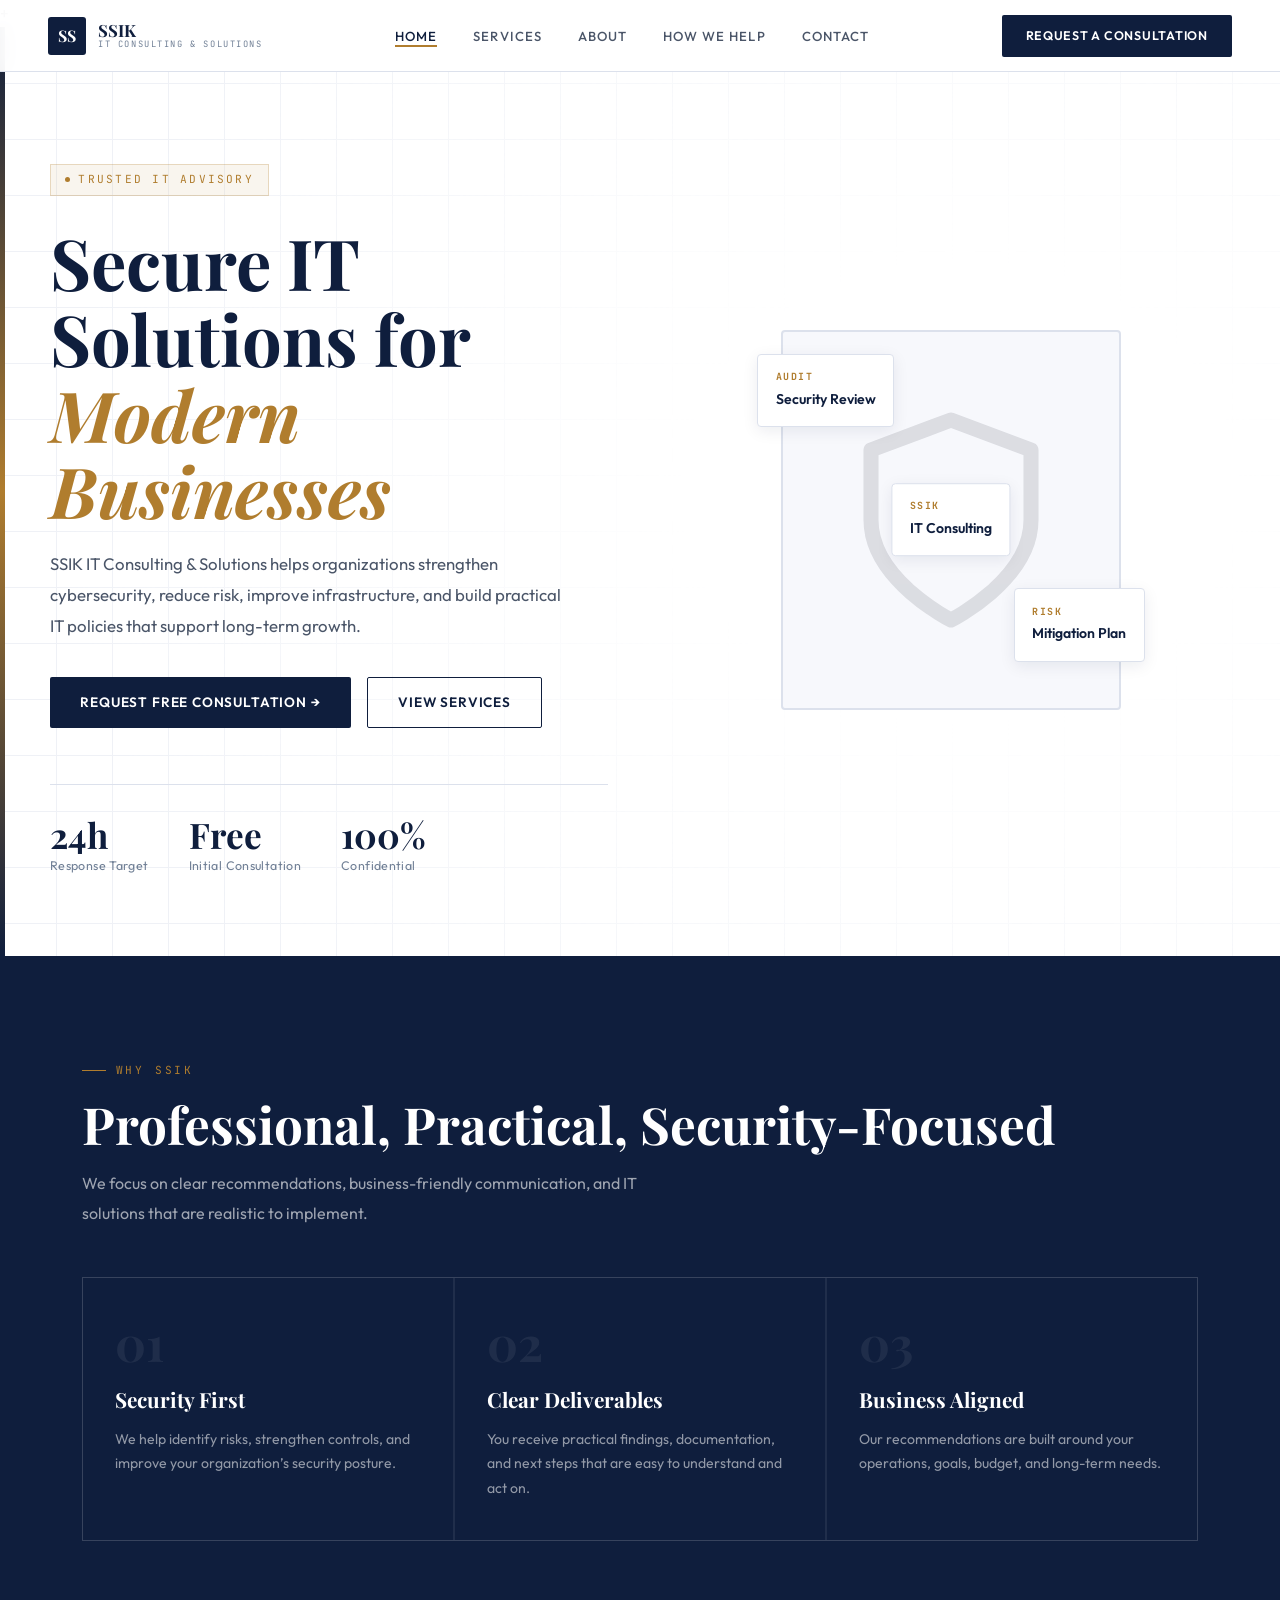
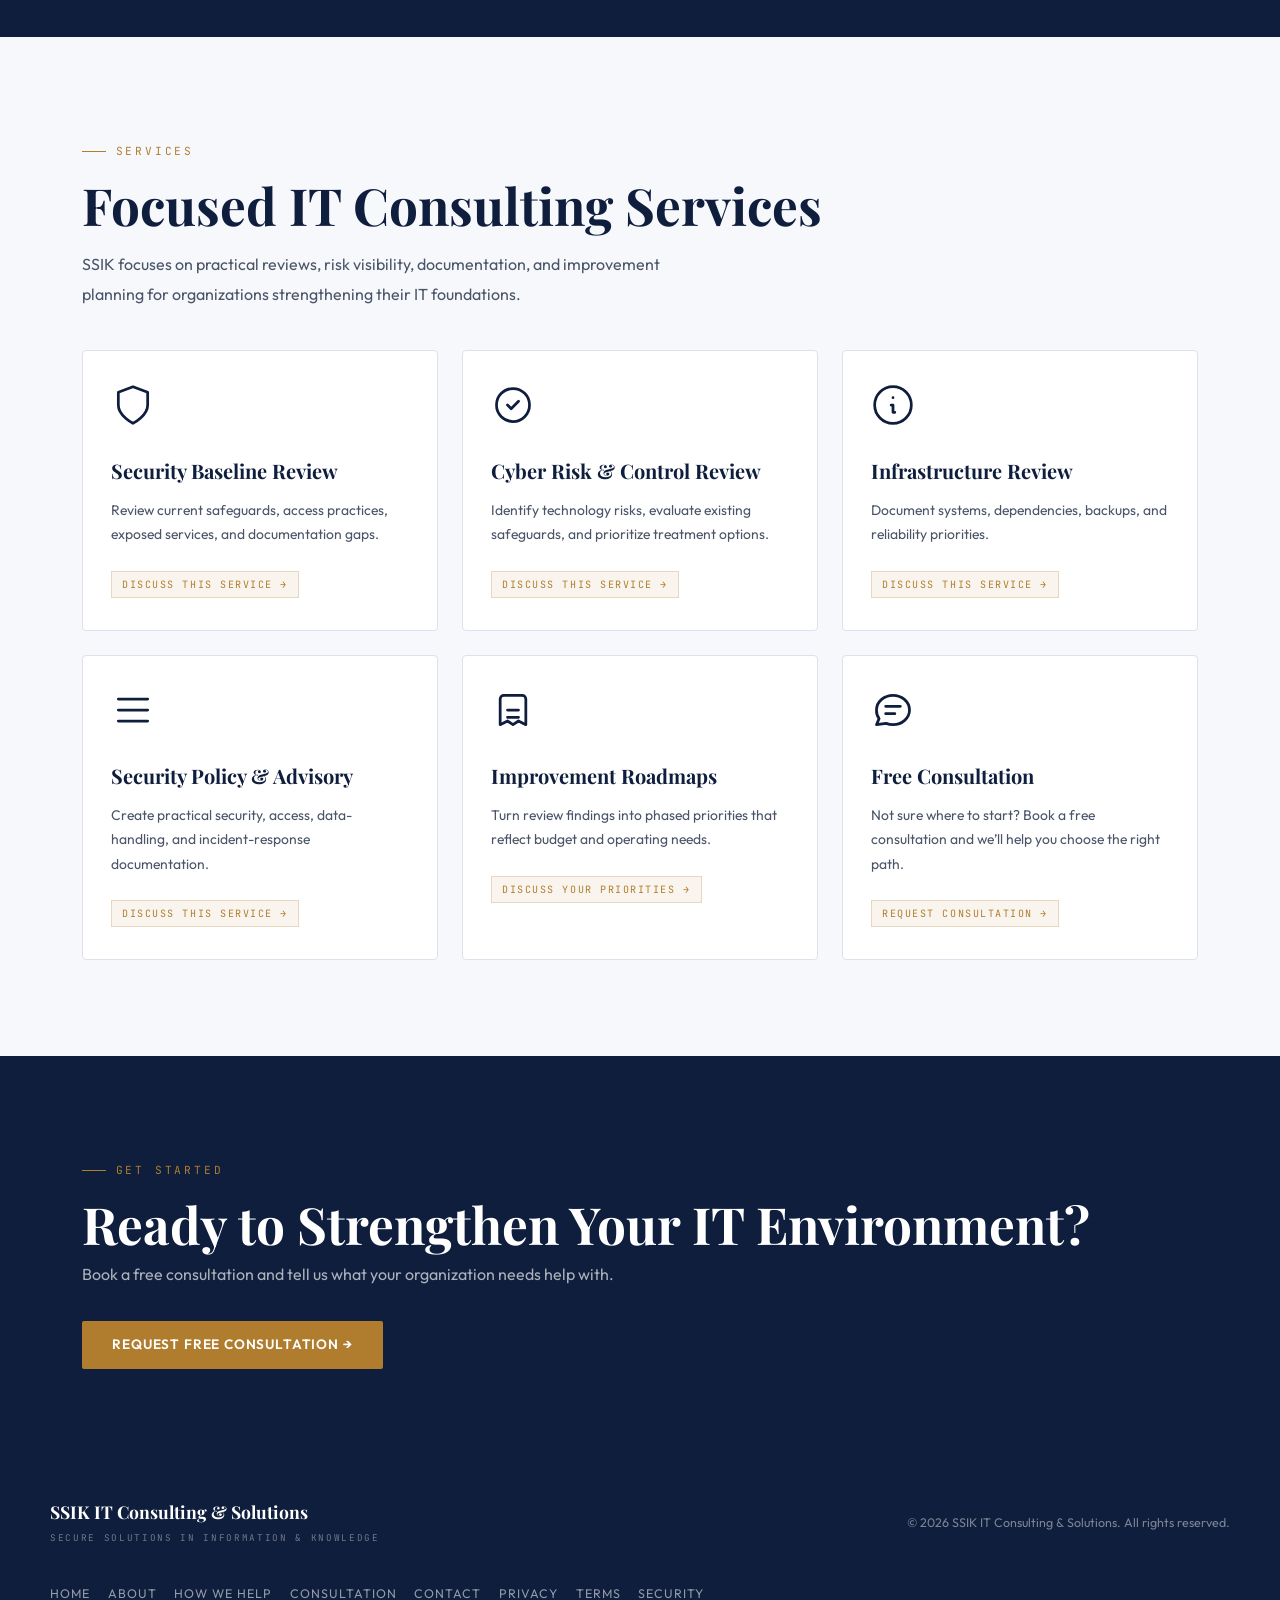
==== commit df51200c: "Add browser security policy and automated scanning" ====
--- a/index.html
+++ b/index.html
@@ -3,6 +3,8 @@
 <head>
 <meta charset="UTF-8">
 <meta name="viewport" content="width=device-width, initial-scale=1.0">
++<meta http-equiv="Content-Security-Policy" content="default-src 'self'; base-uri 'self'; object-src 'none'; form-action 'self'; frame-src 'none'; connect-src 'none'; img-src 'self' data:; script-src 'self' 'unsafe-inline'; style-src 'self' 'unsafe-inline' https://fonts.googleapis.com; font-src https://fonts.gstatic.com; manifest-src 'self'">
+<meta name="referrer" content="strict-origin-when-cross-origin">
 <title>SSIK IT Consulting & Solutions — Home</title>
 <meta name="description" content="SSIK provides practical IT and cybersecurity consulting focused on security reviews, risk, infrastructure, policy, and clear recommendations.">
 <link rel="canonical" href="https://sil6428.github.io/SSIK-website/index.html">
